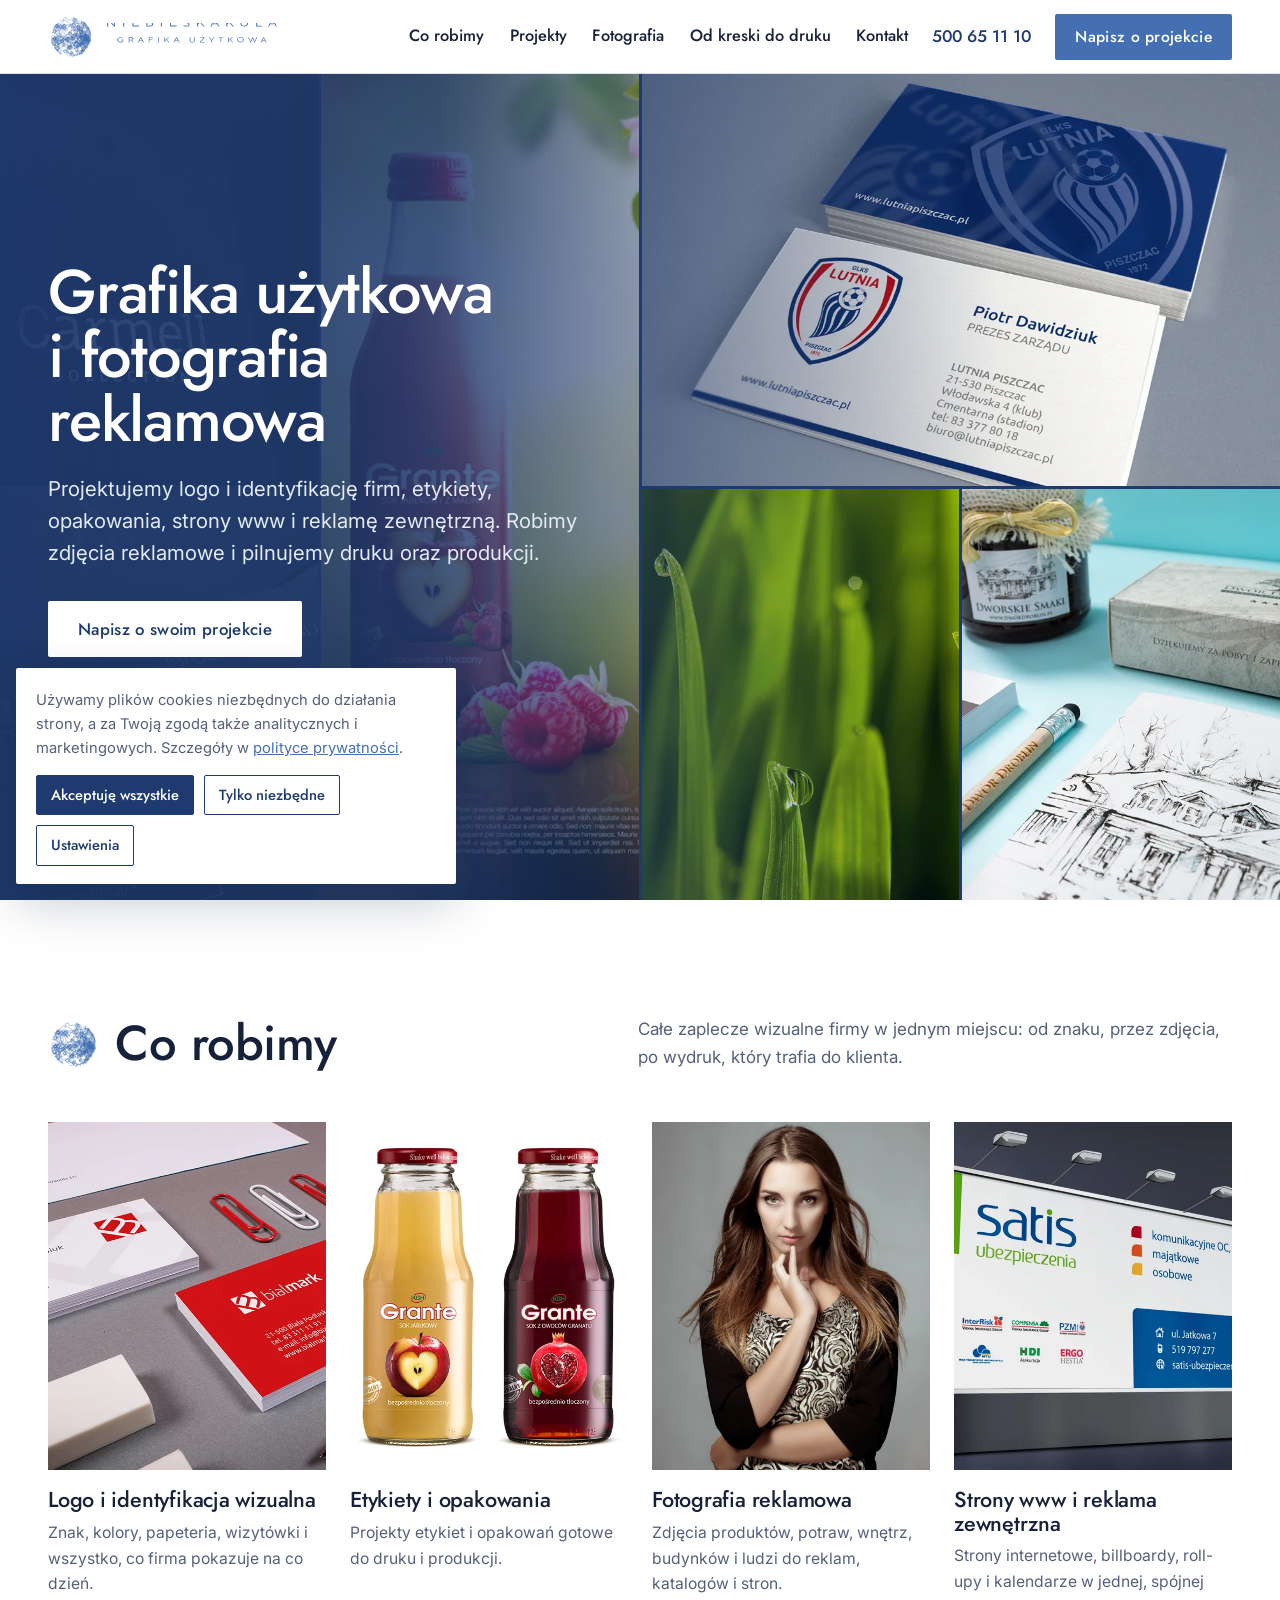
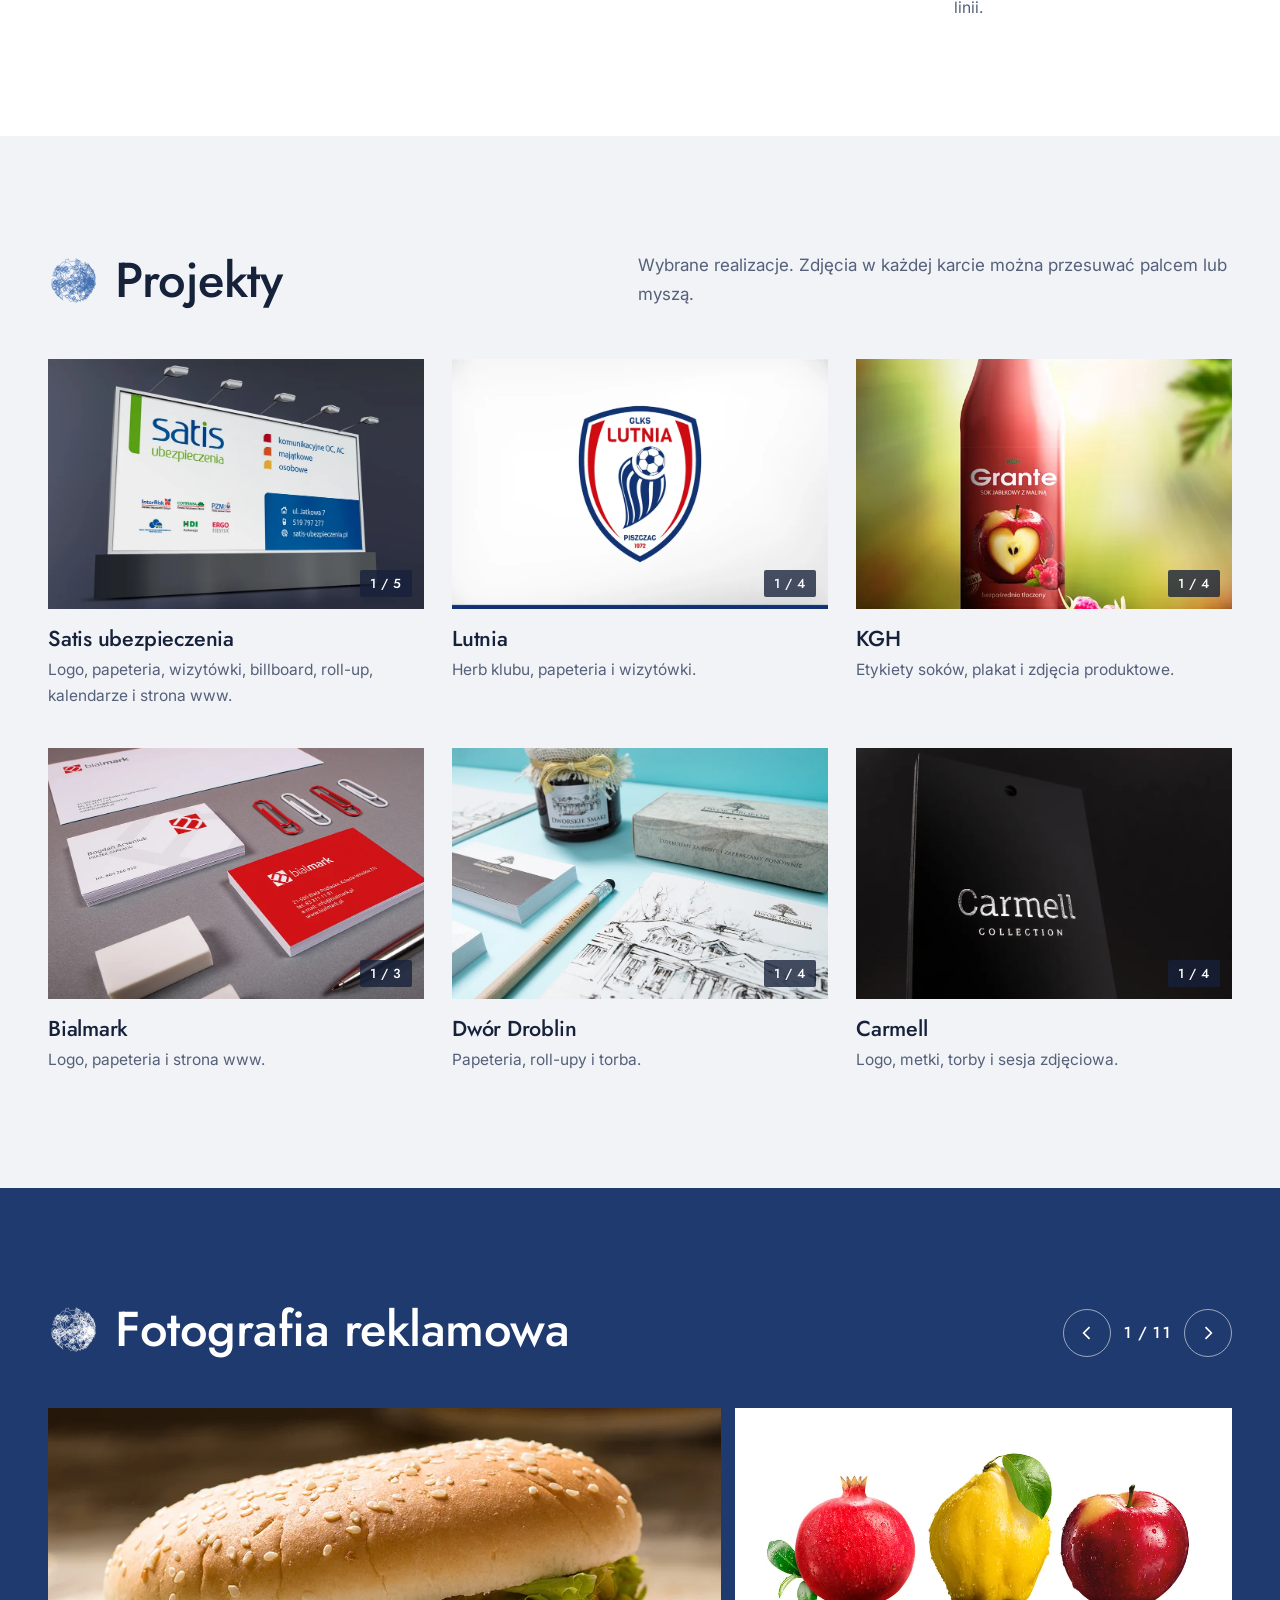
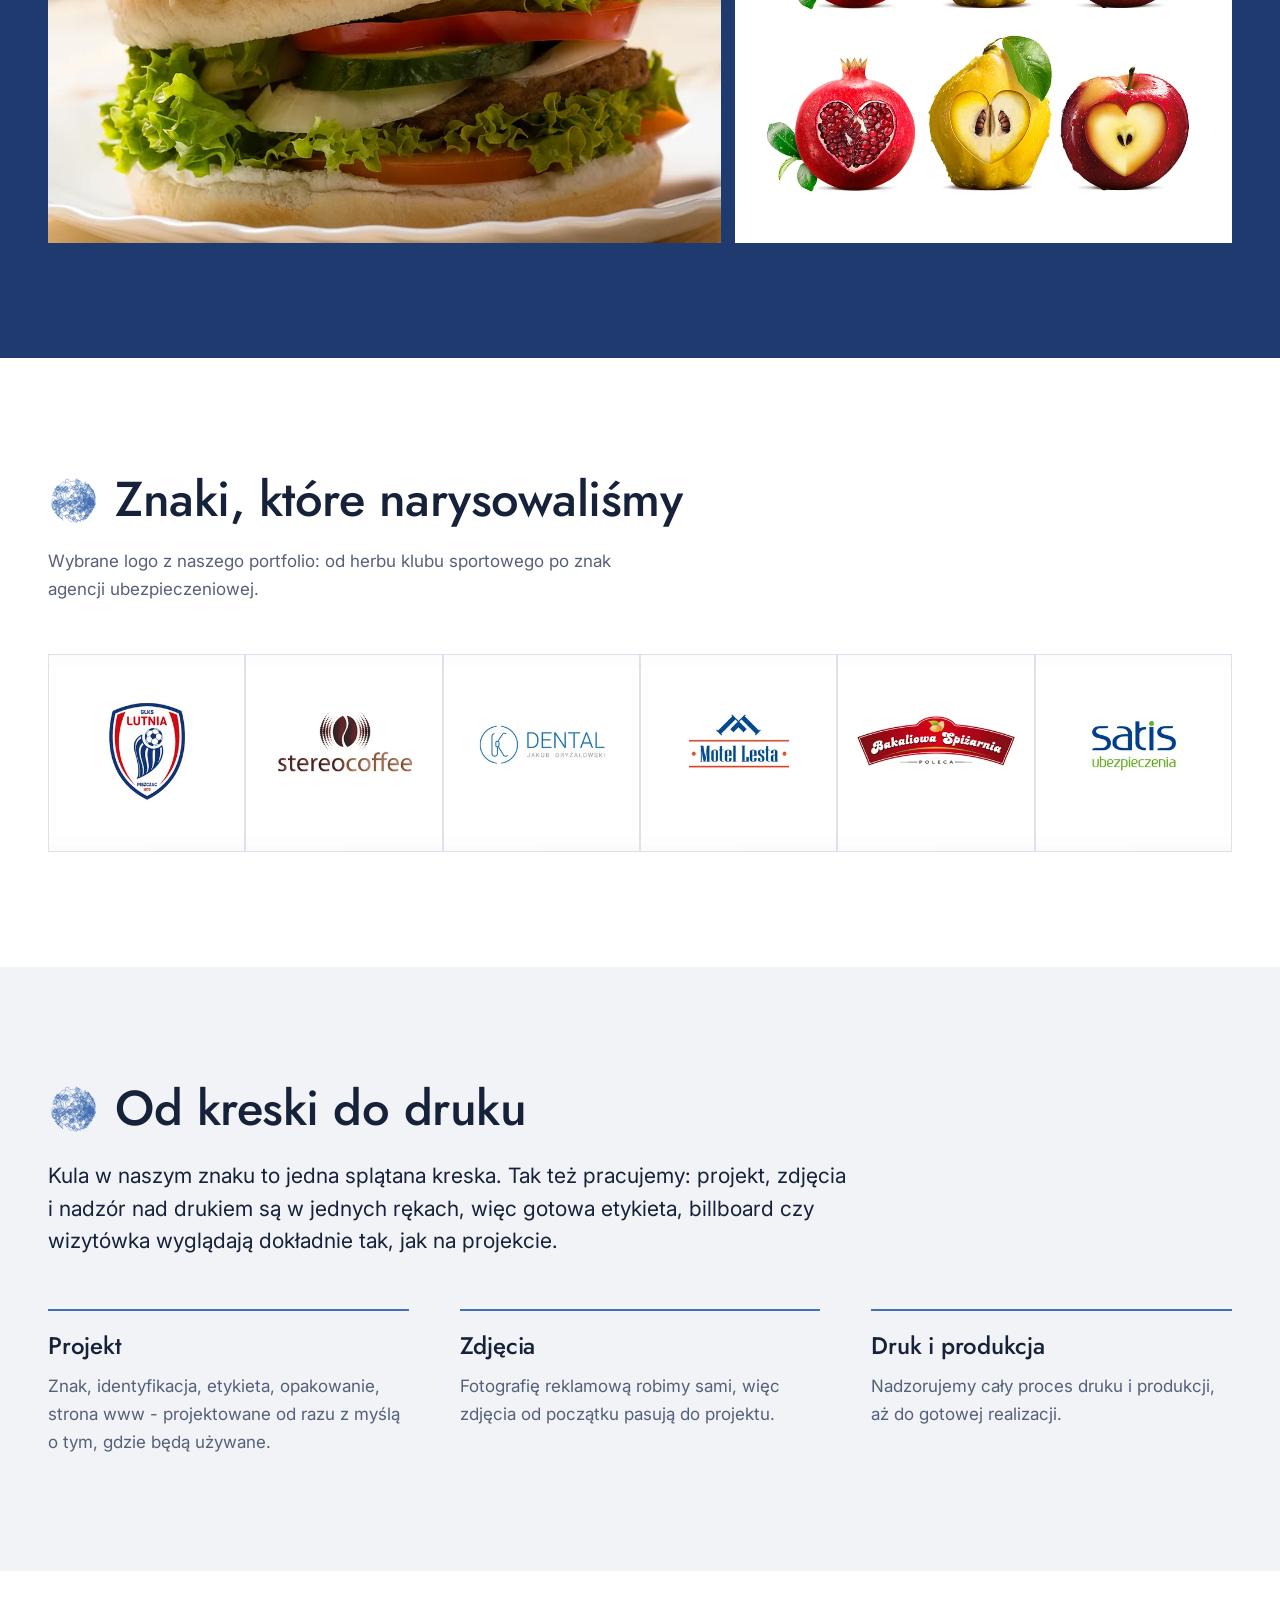
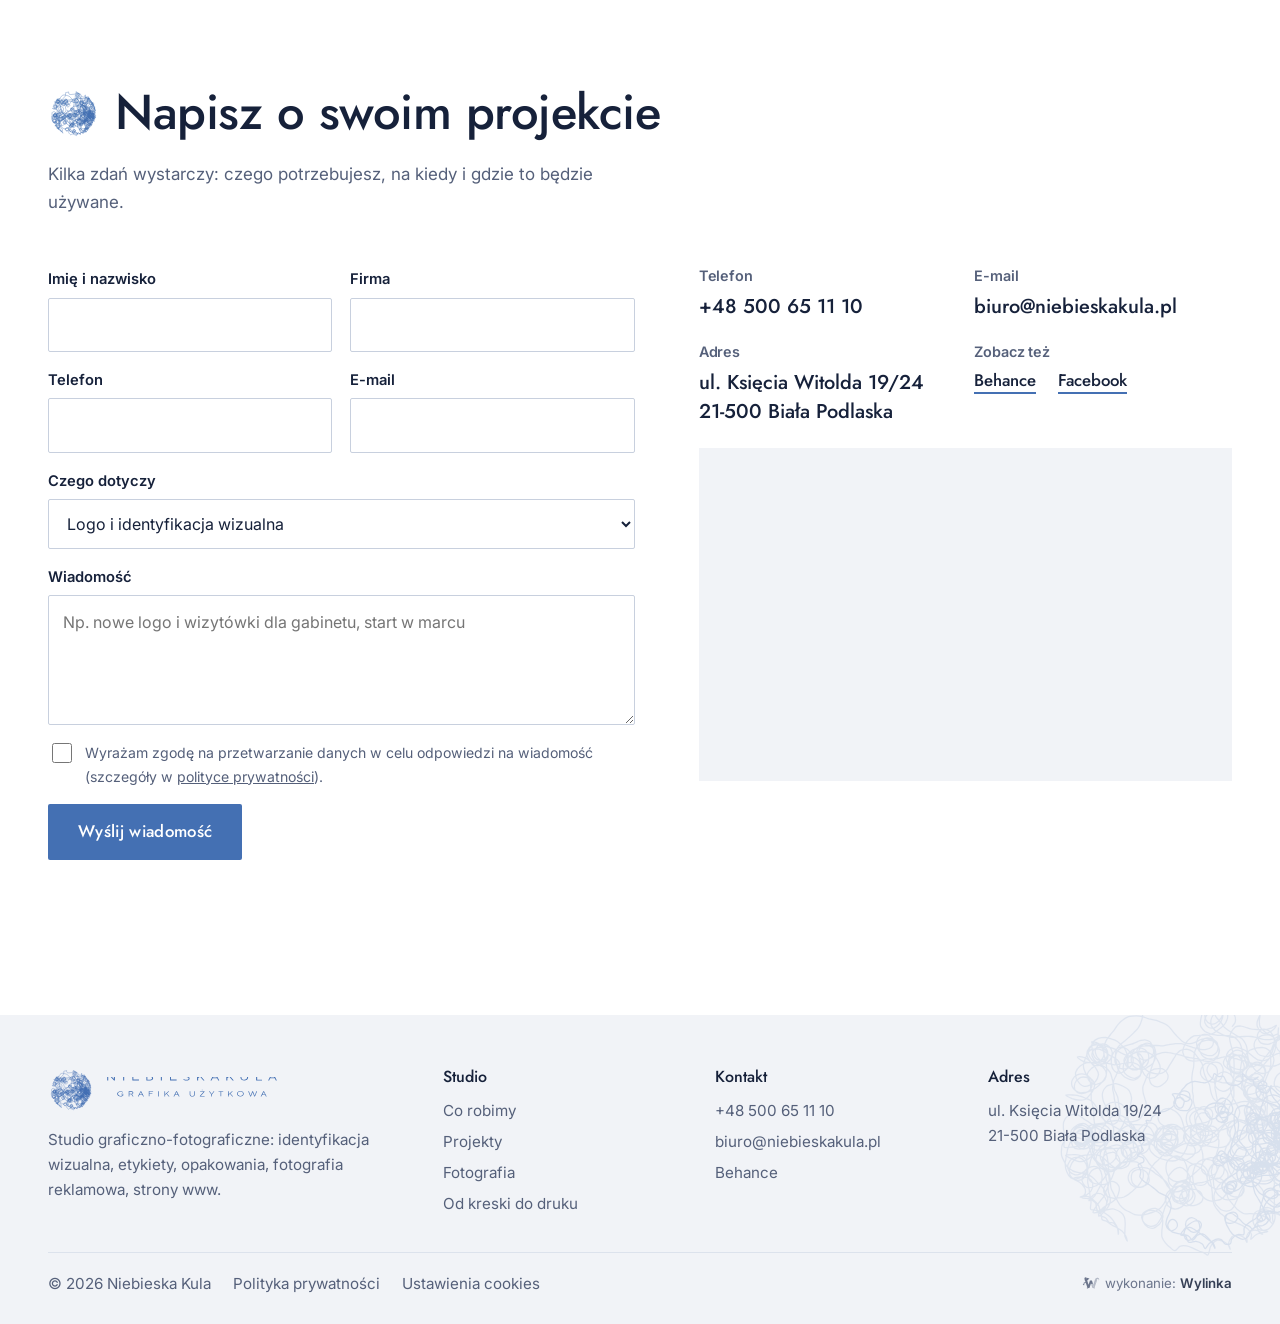
==== index.html @ 2e4af3b6 "Podglad koncepcji strony (NiebieskaKula)" ====
<!doctype html>
<html lang="pl">
<head>
<meta charset="utf-8">
<meta name="viewport" content="width=device-width,initial-scale=1">
<meta name="robots" content="noindex,nofollow">
<title>Niebieska Kula - projektowanie graficzne i fotografia reklamowa, Biała Podlaska</title>
<meta name="description" content="Studio graficzno-fotograficzne z Białej Podlaskiej: logo i identyfikacja wizualna, etykiety i opakowania, fotografia reklamowa, strony www i reklama zewnętrzna. Nadzór nad drukiem i produkcją.">
<link rel="preconnect" href="https://fonts.googleapis.com"><link rel="preconnect" href="https://fonts.gstatic.com" crossorigin>
<link href="https://fonts.googleapis.com/css2?family=Inter:wght@400;600&family=Jost:wght@400;500&display=swap" rel="stylesheet">
<link rel="stylesheet" href="style.css">
<link rel="icon" href="img/kula-s.svg" type="image/svg+xml">
<script type="application/ld+json">{"@context":"https://schema.org","@type":"LocalBusiness","name":"Niebieska Kula","description":"Studio graficzno-fotograficzne: identyfikacja wizualna, etykiety, opakowania, fotografia reklamowa, strony www.","url":"https://niebieskakula.pl/","telephone":"+48500651110","email":"biuro@niebieskakula.pl","address":{"@type":"PostalAddress","streetAddress":"ul. Księcia Witolda 19/24","postalCode":"21-500","addressLocality":"Biała Podlaska","addressCountry":"PL"},"sameAs":["https://www.behance.net/niebieskakula"]}</script>
</head>
<body>
<svg width="0" height="0" style="position:absolute" aria-hidden="true"><defs>
<symbol id="wm" viewBox="0 7.5 229.6 35"><path d="M11.9,9.5v10.1h-1.2L3,11.5v8.1H1.6V9.5h1.2l7.7,8.1V9.5H11.9zM22.9,9.5h1.4v10.1h-1.4V9.5zM44,18.6v1h-8.8V9.5h8.6v1h-7.3v3.3h5.9v1h-5.9v3.7H44V18.6zM62.9,16.7c0,1.7-1.5,2.9-3.9,2.9h-5.1V9.5h4.9c2.1,0,3.5,1.2,3.5,2.6c0,1.6-1.4,2.1-1.4,2.1S62.9,14.9,62.9,16.7z M55.3,10.5v3.2h3.5c1.4,0,2.2-0.6,2.2-1.6c0-0.9-0.8-1.6-2.2-1.6C58.8,10.5,55.3,10.5,55.3,10.5z M59,18.6c1.5,0,2.5-0.8,2.5-1.9s-1-2-2.5-2h-3.8v3.9H59zM73.2,9.5h1.4v10.1h-1.4V9.5zM94.3,18.6v1h-8.8V9.5h8.6v1h-7.3v3.3h5.9v1h-5.9v3.7h7.5V18.6zM103.4,12.1c0-1.5,1.5-2.7,4.1-2.7c2.4,0,3.7,1.3,3.7,1.3l-0.9,0.7c0,0-0.9-1-2.8-1c-1.7,0-2.7,0.8-2.7,1.7c0,2.6,6.8,1.2,6.8,4.8c0,1.7-1.5,2.9-4.2,2.9c-2.9,0-4.2-1.5-4.2-1.5l0.8-0.7c0,0,1.1,1.2,3.4,1.2c1.9,0,2.9-0.8,2.9-1.9C110.3,14.3,103.4,15.7,103.4,12.1zM129.4,9.5h1.7l-4.8,4.2l5.2,5.9H130l-4.5-5.1l-2.5,2.2v3h-1.4V9.5h1.4v5.7L129.4,9.5zM142.3,16.8l-1.4,2.8h-1.4l5.2-10.1h1.3l5.2,10.1h-1.4l-1.4-2.8H142.3z M145.3,11l-2.4,4.8h4.9L145.3,11zM168.5,9.5h1.7l-4.8,4.2l5.2,5.9H169l-4.5-5.1l-2.5,2.2v3h-1.4V9.5h1.4v5.7L168.5,9.5zM188.3,15.7V9.5h1.4v6.1c0,2.2-2.3,4.1-5.1,4.1s-5.1-1.9-5.1-4.1V9.5h1.3v6.1c0,1.7,1.7,3.1,3.8,3.1C186.6,18.7,188.3,17.4,188.3,15.7zM200.4,19.6V9.5h1.4v9.1h6.5v1H200.4zM219.2,16.8l-1.4,2.8h-1.4l5.2-10.1h1.3l5.2,10.1h-1.4l-1.4-2.8H219.2z M222.1,11l-2.4,4.8h4.9L222.1,11zM19.5,34c2.3,0,3.5,1.5,3.5,1.5l-0.6,0.3c0,0-0.9-1.2-2.9-1.2S16,35.8,16,37.4s1.6,2.9,3.5,2.9s2.7-0.9,2.7-0.9v-1.3h-2v-0.7H23v2.2c0,0-1.3,1.5-3.6,1.5c-2.5,0-4.5-1.6-4.5-3.6C15.1,35.5,17,34,19.5,34zM33.8,34c1.6,0,2.7,0.9,2.7,2c0,1.6-1.8,2-1.8,2l2,2.9h-1l-1.9-2.8h-2.6v2.8h-0.9V34C30.3,34,33.8,34,33.8,34z M31.2,34.7v2.8h2.6c1,0,1.7-0.6,1.7-1.3c0-0.8-0.7-1.3-1.7-1.3h-2.6V34.7zM44.5,39l-1,1.9h-1l3.6-6.9H47l3.6,6.9h-1l-1-1.9C48.5,39,44.5,39,44.5,39z M46.5,35.1l-1.7,3.2h3.4L46.5,35.1zM62.9,34v0.7H58V37h3.9v0.7H58v3.1h-0.9v-6.9h5.8V34zM69.5,34h0.9v6.9h-0.9V34zM83.3,34h1.1l-3.2,2.9l3.6,4h-1.1l-3.1-3.5l-1.7,1.5v2h-0.9V34h0.9v3.9L83.3,34zM92.1,39l-1,1.9h-1l3.6-6.9h0.9l3.6,6.9h-1l-1-1.9H92.1z M94.1,35.1l-1.7,3.2h3.4L94.1,35.1zM117.8,38.2v-4.1h0.9v4.1c0,1.6-1.6,2.8-3.5,2.8c-1.9,0-3.5-1.2-3.5-2.8v-4.1h0.9v4.1c0,1.2,1.1,2.1,2.6,2.1C116.7,40.3,117.8,39.3,117.8,38.2zM125.6,34.7v-0.7h5.9v0.7l-5,5.5h5.1v0.7h-6.3v-0.7l5-5.5H125.6z M128.4,32c0.3,0,0.6,0.2,0.6,0.4c0,0.2-0.2,0.4-0.6,0.4c-0.3,0-0.6-0.2-0.6-0.4S128.2,32,128.4,32zM141.1,37.7l2.6-3.7h1l-3.2,4.5v2.5h-0.9v-2.5l-3.2-4.5h1L141.1,37.7L141.1,37.7zM156.5,34v0.7h-2.7v6.1h-0.9v-6.1h-2.7V34H156.5zM168.2,34h1.1l-3.2,2.9l3.6,4h-1.1l-3.1-3.5l-1.7,1.5v2h-0.9V34h0.9v3.9L168.2,34zM179.4,41c-2.5,0-4.5-1.6-4.5-3.6s2-3.6,4.5-3.6s4.5,1.6,4.5,3.6S181.9,41,179.4,41z M179.4,40.3c2,0,3.5-1.2,3.5-2.9s-1.6-2.9-3.5-2.9c-2,0-3.5,1.2-3.5,2.9S177.5,40.3,179.4,40.3zM195.7,35.2l-2.2,5.8h-0.9l-2.8-6.9h1l2.2,5.8l2.3-5.8h0.9l2.3,5.8l2.2-5.8h1l-2.8,6.9h-0.9L195.7,35.2zM208.5,39l-1,1.9h-1L210,34h0.9l3.6,6.9h-1l-1-1.9H208.5z M210.6,35.1l-1.7,3.2h3.4L210.6,35.1z"/></symbol>
<symbol id="fala" viewBox="0 0 120 10" preserveAspectRatio="none"><path d="M2 6.5C14 3 22 3.5 34 5.8S58 8.4 72 5.2 100 2.6 118 6" fill="none" stroke="currentColor" stroke-width="2.2" stroke-linecap="round"/></symbol>
</defs></svg>
<header class="hdr">
  <div class="wrap">
    <a class="logo" href="#top" aria-label="Niebieska Kula - grafika użytkowa"><img src="img/kula-s.svg" alt="" width="46" height="46"><svg viewBox="0 7.5 229.6 35" role="img" aria-label="Niebieska Kula, grafika użytkowa"><use href="#wm"/></svg></a>
    <nav class="nav" id="nav" aria-label="Menu główne">
      <a href="#co-robimy">Co robimy<svg aria-hidden="true"><use href="#fala"/></svg></a>
      <a href="#projekty">Projekty<svg aria-hidden="true"><use href="#fala"/></svg></a>
      <a href="#fotografia">Fotografia<svg aria-hidden="true"><use href="#fala"/></svg></a>
      <a href="#jak">Od kreski do druku<svg aria-hidden="true"><use href="#fala"/></svg></a>
      <a href="#kontakt">Kontakt<svg aria-hidden="true"><use href="#fala"/></svg></a>
      <a class="btn navcta" href="#kontakt">Napisz o projekcie</a>
    </nav>
    <a class="hdr-tel" href="tel:+48500651110">500 65 11 10</a>
    <a class="btn" href="#kontakt">Napisz o projekcie</a>
    <a class="tel-ico" href="tel:+48500651110" aria-label="Zadzwoń: 500 65 11 10"><svg viewBox="0 0 24 24" fill="none" stroke="currentColor" stroke-width="1.8" stroke-linejoin="round"><path d="M5 3h4l2 5-2.5 1.5a11 11 0 0 0 6 6L16 13l5 2v4a2 2 0 0 1-2 2A16 16 0 0 1 3 5a2 2 0 0 1 2-2z"/></svg></a>
    <button class="burger" id="burger" aria-label="Otwórz menu" aria-expanded="false" aria-controls="nav"><svg viewBox="0 0 24 24" fill="none" stroke="currentColor" stroke-width="2" stroke-linecap="round"><path d="M3 7h18M3 12h13M3 17h18"/></svg></button>
  </div>
</header>

<main id="top">
<section class="hero" aria-label="Wstęp">
  <div class="hero-media" aria-hidden="true">
    <figure class="t1"><img src="img/carmell-metka.webp" alt="" width="1000" height="647" fetchpriority="high"></figure>
    <figure class="t2"><img src="img/jarch-2.webp" alt="" width="1000" height="647"></figure>
    <figure class="t3"><img src="img/kgh-plakat.webp" alt="" width="600" height="849" fetchpriority="high"></figure>
    <figure class="t4"><img src="img/lutnia-6.webp" alt="" width="1000" height="647" fetchpriority="high"></figure>
    <figure class="t5"><img src="img/foto-3.webp" alt="" width="1000" height="647"></figure>
    <figure class="t6"><img src="img/droblin-1.webp" alt="" width="1000" height="647"></figure>
  </div>
  <div class="wrap hero-in">
    <h1>Grafika użytkowa i&nbsp;fotografia reklamowa</h1>
    <p class="lead">Projektujemy logo i identyfikację firm, etykiety, opakowania, strony www i reklamę zewnętrzną. Robimy zdjęcia reklamowe i pilnujemy druku oraz produkcji.</p>
    <a class="btn btn--light" href="#kontakt" id="heroCta">Napisz o swoim projekcie</a>
    <p class="loc"><img src="img/kula-ws.svg" alt="" width="30" height="30">Studio graficzno-fotograficzne, Biała Podlaska</p>
  </div>
</section>

<section class="sec" id="co-robimy">
  <div class="wrap">
    <div class="sec-head">
      <div class="t"><img src="img/kula-s.svg" alt="" width="54" height="54"><h2>Co robimy</h2></div>
      <p>Całe zaplecze wizualne firmy w jednym miejscu: od znaku, przez zdjęcia, po wydruk, który trafia do klienta.</p>
    </div>
    <div class="areas">
      <article class="area"><div class="ph"><img src="img/bialmark-papeteria.webp" alt="Papeteria i wizytówki Bialmark" loading="lazy" width="1000" height="647"></div><h3>Logo i identyfikacja wizualna</h3><p>Znak, kolory, papeteria, wizytówki i wszystko, co firma pokazuje na co dzień.</p></article>
      <article class="area"><div class="ph"><img src="img/kgh-butelki.webp" alt="Butelki soków z etykietami KGH" loading="lazy" width="1000" height="647"></div><h3>Etykiety i opakowania</h3><p>Projekty etykiet i opakowań gotowe do druku i produkcji.</p></article>
      <article class="area"><div class="ph"><img src="img/portret.webp" alt="Portret z sesji reklamowej" loading="lazy" width="900" height="1091"></div><h3>Fotografia reklamowa</h3><p>Zdjęcia produktów, potraw, wnętrz, budynków i ludzi do reklam, katalogów i stron.</p></article>
      <article class="area"><div class="ph"><img src="img/satis-billboard.webp" alt="Billboard Satis ubezpieczenia" loading="lazy" width="1000" height="647"></div><h3>Strony www i reklama zewnętrzna</h3><p>Strony internetowe, billboardy, roll-upy i kalendarze w jednej, spójnej linii.</p></article>
    </div>
  </div>
</section>

<section class="sec sec--grey" id="projekty">
  <div class="wrap">
    <div class="sec-head">
      <div class="t"><img src="img/kula-s.svg" alt="" width="54" height="54"><h2>Projekty</h2></div>
      <p>Wybrane realizacje. Zdjęcia w każdej karcie można przesuwać palcem lub myszą.</p>
    </div>
    <div class="works">
      <article class="work"><div class="gal"><div class="gal-track" tabindex="0" aria-label="Satis ubezpieczenia - zdjęcia, przewiń w bok"><img src="img/satis-billboard.webp" alt="Billboard Satis" loading="lazy" width="1000" height="647" draggable="false"><img src="img/satis-wizytowki.webp" alt="Wizytówki Satis" loading="lazy" width="1220" height="789" draggable="false"><img src="img/satis-rollup.webp" alt="Roll-up Satis" loading="lazy" width="600" height="789" draggable="false"><img src="img/satis-kalendarze.webp" alt="Kalendarze Satis" loading="lazy" width="1000" height="647" draggable="false"><img src="img/satis-www.webp" alt="Strona www Satis" loading="lazy" width="1000" height="647" draggable="false"></div><button type="button" class="p" aria-label="Poprzednie zdjęcie"><svg viewBox="0 0 24 24" fill="none" stroke="currentColor" stroke-width="2"><path d="M15 5l-7 7 7 7"/></svg></button><button type="button" class="n" aria-label="Następne zdjęcie"><svg viewBox="0 0 24 24" fill="none" stroke="currentColor" stroke-width="2"><path d="M9 5l7 7-7 7"/></svg></button><span class="cnt">1 / 5</span></div><h3>Satis ubezpieczenia</h3><p>Logo, papeteria, wizytówki, billboard, roll-up, kalendarze i strona www.</p></article>
      <article class="work"><div class="gal"><div class="gal-track" tabindex="0" aria-label="Lutnia - zdjęcia, przewiń w bok"><img src="img/lutnia-3.webp" alt="Herb klubu Lutnia" loading="lazy" width="1000" height="647" draggable="false"><img src="img/lutnia-1.webp" alt="Warianty herbu Lutnia" loading="lazy" width="1000" height="647" draggable="false"><img src="img/lutnia-5.webp" alt="Papeteria Lutnia" loading="lazy" width="1000" height="647" draggable="false"><img src="img/lutnia-6.webp" alt="Wizytówki Lutnia" loading="lazy" width="1000" height="647" draggable="false"></div><button type="button" class="p" aria-label="Poprzednie zdjęcie"><svg viewBox="0 0 24 24" fill="none" stroke="currentColor" stroke-width="2"><path d="M15 5l-7 7 7 7"/></svg></button><button type="button" class="n" aria-label="Następne zdjęcie"><svg viewBox="0 0 24 24" fill="none" stroke="currentColor" stroke-width="2"><path d="M9 5l7 7-7 7"/></svg></button><span class="cnt">1 / 4</span></div><h3>Lutnia</h3><p>Herb klubu, papeteria i wizytówki.</p></article>
      <article class="work"><div class="gal"><div class="gal-track" tabindex="0" aria-label="KGH - zdjęcia, przewiń w bok"><img src="img/kgh-plakat.webp" alt="Plakat soku" loading="lazy" width="600" height="849" draggable="false"><img src="img/kgh-etykiety.webp" alt="Etykiety soków" loading="lazy" width="1000" height="647" draggable="false"><img src="img/kgh-butelki.webp" alt="Butelki soków z etykietami" loading="lazy" width="1000" height="647" draggable="false"><img src="img/kgh-owoce.webp" alt="Zdjęcie owoców" loading="lazy" width="1000" height="865" draggable="false"></div><button type="button" class="p" aria-label="Poprzednie zdjęcie"><svg viewBox="0 0 24 24" fill="none" stroke="currentColor" stroke-width="2"><path d="M15 5l-7 7 7 7"/></svg></button><button type="button" class="n" aria-label="Następne zdjęcie"><svg viewBox="0 0 24 24" fill="none" stroke="currentColor" stroke-width="2"><path d="M9 5l7 7-7 7"/></svg></button><span class="cnt">1 / 4</span></div><h3>KGH</h3><p>Etykiety soków, plakat i zdjęcia produktowe.</p></article>
      <article class="work"><div class="gal"><div class="gal-track" tabindex="0" aria-label="Bialmark - zdjęcia, przewiń w bok"><img src="img/bialmark-papeteria.webp" alt="Papeteria Bialmark" loading="lazy" width="1000" height="647" draggable="false"><img src="img/bialmark-logo.webp" alt="Logo Bialmark" loading="lazy" width="1000" height="647" draggable="false"><img src="img/bialmark-www.webp" alt="Strona www Bialmark" loading="lazy" width="1000" height="647" draggable="false"></div><button type="button" class="p" aria-label="Poprzednie zdjęcie"><svg viewBox="0 0 24 24" fill="none" stroke="currentColor" stroke-width="2"><path d="M15 5l-7 7 7 7"/></svg></button><button type="button" class="n" aria-label="Następne zdjęcie"><svg viewBox="0 0 24 24" fill="none" stroke="currentColor" stroke-width="2"><path d="M9 5l7 7-7 7"/></svg></button><span class="cnt">1 / 3</span></div><h3>Bialmark</h3><p>Logo, papeteria i strona www.</p></article>
      <article class="work"><div class="gal"><div class="gal-track" tabindex="0" aria-label="Dwór Droblin - zdjęcia, przewiń w bok"><img src="img/droblin-1.webp" alt="Papeteria Dwór Droblin" loading="lazy" width="1000" height="647" draggable="false"><img src="img/droblin-2.webp" alt="Materiały Dwór Droblin" loading="lazy" width="1000" height="647" draggable="false"><img src="img/droblin-rollup.webp" alt="Roll-upy Dwór Droblin" loading="lazy" width="1000" height="647" draggable="false"><img src="img/droblin-torba.webp" alt="Torba Dwór Droblin" loading="lazy" width="600" height="938" draggable="false"></div><button type="button" class="p" aria-label="Poprzednie zdjęcie"><svg viewBox="0 0 24 24" fill="none" stroke="currentColor" stroke-width="2"><path d="M15 5l-7 7 7 7"/></svg></button><button type="button" class="n" aria-label="Następne zdjęcie"><svg viewBox="0 0 24 24" fill="none" stroke="currentColor" stroke-width="2"><path d="M9 5l7 7-7 7"/></svg></button><span class="cnt">1 / 4</span></div><h3>Dwór Droblin</h3><p>Papeteria, roll-upy i torba.</p></article>
      <article class="work"><div class="gal"><div class="gal-track" tabindex="0" aria-label="Carmell - zdjęcia, przewiń w bok"><img src="img/carmell-metka.webp" alt="Metka Carmell" loading="lazy" width="1000" height="647" draggable="false"><img src="img/carmell-torba.webp" alt="Torby Carmell" loading="lazy" width="1000" height="647" draggable="false"><img src="img/carmell-logo.webp" alt="Logo Carmell" loading="lazy" width="1000" height="647" draggable="false"><img src="img/carmell-foto.webp" alt="Sesja Carmell" loading="lazy" width="1000" height="711" draggable="false"></div><button type="button" class="p" aria-label="Poprzednie zdjęcie"><svg viewBox="0 0 24 24" fill="none" stroke="currentColor" stroke-width="2"><path d="M15 5l-7 7 7 7"/></svg></button><button type="button" class="n" aria-label="Następne zdjęcie"><svg viewBox="0 0 24 24" fill="none" stroke="currentColor" stroke-width="2"><path d="M9 5l7 7-7 7"/></svg></button><span class="cnt">1 / 4</span></div><h3>Carmell</h3><p>Logo, metki, torby i sesja zdjęciowa.</p></article>
    </div>
  </div>
</section>

<section class="sec sec--navy" id="fotografia">
  <div class="wrap">
    <div class="sec-head">
      <div class="t"><img src="img/kula-ws.svg" alt="" width="54" height="54"><h2>Fotografia reklamowa</h2></div>
      <div class="rail-ctl" data-for="railFoto"><button type="button" class="prev" aria-label="Poprzednie zdjęcie"><svg viewBox="0 0 24 24" fill="none" stroke="currentColor" stroke-width="2"><path d="M15 5l-7 7 7 7"/></svg></button><span class="cnt" aria-live="polite">1 / 11</span><button type="button" class="next" aria-label="Następne zdjęcie"><svg viewBox="0 0 24 24" fill="none" stroke="currentColor" stroke-width="2"><path d="M9 5l7 7-7 7"/></svg></button></div>
    </div>
    <div class="rail" id="railFoto" tabindex="0" aria-label="Zdjęcia - przewiń w bok">
      <figure><img src="img/foto-4.webp" alt="Zdjęcie reklamowe burgera" loading="lazy" width="1000" height="647"></figure>
      <figure><img src="img/kgh-owoce.webp" alt="Granaty, pigwy i jabłka przekrojone w kształt serca" loading="lazy" width="1000" height="865"></figure>
      <figure><img src="img/foto-6.webp" alt="Recepcja hotelu Lotos" loading="lazy" width="1000" height="647"></figure>
      <figure><img src="img/carmell-foto.webp" alt="Sesja modowa Carmell" loading="lazy" width="1000" height="711"></figure>
      <figure><img src="img/foto-1.webp" alt="Ziarna kawy na białym tle" loading="lazy" width="1000" height="647"></figure>
      <figure><img src="img/foto-10.webp" alt="Nowoczesny budynek z czerwoną elewacją" loading="lazy" width="1000" height="647"></figure>
      <figure><img src="img/sesja-1.webp" alt="Sesja ciążowa na czarnym tle" loading="lazy" width="1000" height="667"></figure>
      <figure><img src="img/foto-5.webp" alt="Danie z naleśnikami" loading="lazy" width="1000" height="647"></figure>
      <figure><img src="img/foto-7.webp" alt="Wnętrze kaplicy" loading="lazy" width="1000" height="647"></figure>
      <figure><img src="img/foto-2.webp" alt="Sesja rodzinna z literami imienia dziecka" loading="lazy" width="1000" height="647"></figure>
      <figure><img src="img/foto-8.webp" alt="Zdjęcie produktowe detalu" loading="lazy" width="1000" height="647"></figure>
    </div>
  </div>
</section>

<section class="sec" id="logo">
  <div class="wrap">
    <div class="sec-head">
      <div class="t"><img src="img/kula-s.svg" alt="" width="54" height="54"><h2>Znaki, które narysowaliśmy</h2></div>
      <p>Wybrane logo z naszego portfolio: od herbu klubu sportowego po znak agencji ubezpieczeniowej.</p>
    </div>
    <div class="logos">
      <figure><img src="img/logo-lutnia.webp" alt="Logo klubu Lutnia" loading="lazy" width="700" height="453"></figure>
      <figure><img src="img/logo-stereo.webp" alt="Logo Stereo Coffee" loading="lazy" width="700" height="453"></figure>
      <figure><img src="img/logo-kdental.webp" alt="Logo K Dental" loading="lazy" width="700" height="453"></figure>
      <figure><img src="img/logo-lesta.webp" alt="Logo Motel Lesta" loading="lazy" width="700" height="453"></figure>
      <figure><img src="img/logo-bakaliowa.webp" alt="Logo Bakaliowa Spiżarnia" loading="lazy" width="700" height="453"></figure>
      <figure><img src="img/logo-satis.webp" alt="Logo Satis ubezpieczenia" loading="lazy" width="700" height="453"></figure>
    </div>
  </div>
</section>

<section class="sec sec--grey" id="jak">
  <div class="wrap">
    <div class="sec-head" style="margin-bottom:24px"><div class="t"><img src="img/kula-s.svg" alt="" width="54" height="54"><h2>Od kreski do druku</h2></div></div>
    <p class="proc-lead">Kula w naszym znaku to jedna splątana kreska. Tak też pracujemy: projekt, zdjęcia i nadzór nad drukiem są w jednych rękach, więc gotowa etykieta, billboard czy wizytówka wyglądają dokładnie tak, jak na projekcie.</p>
    <div class="proc">
      <div><h3>Projekt</h3><p>Znak, identyfikacja, etykieta, opakowanie, strona www - projektowane od razu z myślą o tym, gdzie będą używane.</p></div>
      <div><h3>Zdjęcia</h3><p>Fotografię reklamową robimy sami, więc zdjęcia od początku pasują do projektu.</p></div>
      <div><h3>Druk i produkcja</h3><p>Nadzorujemy cały proces druku i produkcji, aż do gotowej realizacji.</p></div>
    </div>
  </div>
</section>

<section class="sec" id="kontakt">
  <div class="wrap">
    <div class="sec-head"><div class="t"><img src="img/kula-s.svg" alt="" width="54" height="54"><h2>Napisz o swoim projekcie</h2></div><p>Kilka zdań wystarczy: czego potrzebujesz, na kiedy i gdzie to będzie używane.</p></div>
    <div class="contact">
      <form id="form" novalidate>
        <label>Imię i nazwisko<input name="imie" autocomplete="name" required></label>
        <label>Firma<input name="firma" autocomplete="organization"></label>
        <label>Telefon<input name="tel" type="tel" autocomplete="tel"></label>
        <label>E-mail<input name="email" type="email" autocomplete="email" required></label>
        <label class="full">Czego dotyczy
          <select name="temat"><option>Logo i identyfikacja wizualna</option><option>Etykiety i opakowania</option><option>Fotografia reklamowa</option><option>Strona www</option><option>Reklama zewnętrzna i druk</option><option>Coś innego</option></select></label>
        <label class="full">Wiadomość<textarea name="msg" placeholder="Np. nowe logo i wizytówki dla gabinetu, start w marcu"></textarea></label>
        <label class="chk"><input type="checkbox" required><span>Wyrażam zgodę na przetwarzanie danych w celu odpowiedzi na wiadomość (szczegóły w <a href="polityka.html">polityce prywatności</a>).</span></label>
        <button class="btn" type="submit">Wyślij wiadomość</button>
        <p class="form-msg" id="formMsg" role="status"></p>
      </form>
      <div class="cdata">
        <div class="row">
          <div><h3>Telefon</h3><a href="tel:+48500651110">+48 500 65 11 10</a></div>
          <div><h3>E-mail</h3><a href="mailto:biuro@niebieskakula.pl">biuro@niebieskakula.pl</a></div>
        </div>
        <div class="row">
          <div><h3>Adres</h3><address>ul. Księcia Witolda 19/24<br>21-500 Biała Podlaska</address></div>
          <div><h3>Zobacz też</h3><div class="soc"><a href="https://www.behance.net/niebieskakula" target="_blank" rel="noopener">Behance</a><a href="https://www.facebook.com/pages/Niebieskakula/1602188340047178" target="_blank" rel="noopener">Facebook</a></div></div>
        </div>
        <div class="map"><iframe title="Mapa - ul. Księcia Witolda 19, Biała Podlaska" src="https://www.google.com/maps?q=ul.+Ksi%C4%99cia+Witolda+19,+21-500+Bia%C5%82a+Podlaska&amp;z=16&amp;output=embed" referrerpolicy="no-referrer-when-downgrade"></iframe></div>
      </div>
    </div>
  </div>
</section>
</main>

<footer class="ftr">
  <img class="bigball" src="img/kula.svg" alt="" width="300" height="300" loading="lazy">
  <div class="wrap">
    <div class="cols">
      <div><a class="logo" href="#top" aria-label="Niebieska Kula"><img src="img/kula-s.svg" alt="" width="46" height="46"><svg viewBox="0 7.5 229.6 35" role="img" aria-label="Niebieska Kula, grafika użytkowa"><use href="#wm"/></svg></a><p style="margin-top:14px;max-width:36ch">Studio graficzno-fotograficzne: identyfikacja wizualna, etykiety, opakowania, fotografia reklamowa, strony www.</p></div>
      <div><h4>Studio</h4><ul><li><a href="#co-robimy">Co robimy</a></li><li><a href="#projekty">Projekty</a></li><li><a href="#fotografia">Fotografia</a></li><li><a href="#jak">Od kreski do druku</a></li></ul></div>
      <div><h4>Kontakt</h4><ul><li><a href="tel:+48500651110">+48 500 65 11 10</a></li><li><a href="mailto:biuro@niebieskakula.pl">biuro@niebieskakula.pl</a></li><li><a href="https://www.behance.net/niebieskakula" target="_blank" rel="noopener">Behance</a></li></ul></div>
      <div><h4>Adres</h4><p>ul. Księcia Witolda 19/24<br>21-500 Biała Podlaska</p></div>
    </div>
    <div class="bottom">
      <div class="l"><span>© <span class="yr">2026</span> Niebieska Kula</span><a href="polityka.html">Polityka prywatności</a><button class="linklike" type="button" data-ck-open>Ustawienia cookies</button></div>
      <a class="wylinka-badge" href="https://wylinka.pl/?utm_source=niebieskakula.pl&amp;utm_medium=stopka&amp;utm_campaign=wykonanie" rel="noopener" title="Strona wykonana przez Wylinka"><svg viewBox="0 0 64 64" aria-hidden="true" focusable="false" fill="currentColor"><path d="M9.8 22.8l-1.2-7.9 2.2-3.7 15.5 4.6-.5 1.5-7.2 5.5 4.7 15.6 5-15.6 7 0 4.1 12.7-4.2-.9-2.6 1.8-.8-2.2-5.3 15.6-4.3 0 .4 .2-2.1 2.8-1.3-1.1 1.1-1.4-3.1 .2-.1-1.7 2.2-.1-5.7-16.5-4.8 .6-.8 3.1 0 .5-.3 .5 .8 2.2-1.6 .5-.4-1.3-.8 1.6-1.5-.8 .8-1.6-1.4 .6-.6-1.6 2.3-.8 .2-.4 1.3-4.8 5.9-.8-2.4-6.9zM15.2 13.7l-.1-.4-.4 .8-.1 .8 .1 1 .1 .4 .3 .7 .3-.9 .1-.7 0-.8z"/><path class="wy-pod" d="M37.1 49.8l-4.5-13.3 2.6-1.8 4.2 .9 .9 2.8 3-9.7 0-.5 .1-.8 3.2-8.4 .5-1 .6-1 .9-1.1 1.3-1 1.1-.7 1.4-.5 1.4-.3 .7 0 .9 0 1.2 .3 1.4 .6 .8 .5 .7 .7 .6 .7 .5 .9 .3 .9 .1 .9 0 .8-.2 .9-.5 .9-.5 .6-.7 .5-.7 .3-.1-.1 0-.1 .5-.5 .3-.7 .2-.5 0-.6-.1-.6-.3-.7-.4-.5-.4-.4-.5-.3-.6-.3-.7 0-.7 .1-.6 .1-.5 .4-.5 .5-.3 .5-.2 .7-.1 1.5-1.4 5.1-.8 3.3-.3 .7-.5 .7-6 17.5 1.9 .1-.1 1.7-3.1-.2 1.1 1.4-1.3 1.1-2.1-2.8 .4-.2z"/><path class="wy-old" d="M40.8 50l.4-.2-4.1 0-4.2-12.5 2.5-1.7 4.3 .9 .6 1.9 .6-1.6 0-.3 2.4-7.8 0-.5 .1-.8 3.2-8.4 .4-.8 .6-.9 .9-1.2 .9-.9 1.3-.8 1.4-.6 1.2-.3 1.4-.1 1.3 .1 .6 .2 .8 .3 1.1 .6 .9 .7 .7 .9 .5 .9 .3 .9 .1 1.1-.1 .9-.3 .9-.4 .7-.6 .7-.6 .4-.6 .2-.1-.1 0-.1 .5-.5 .3-.7 .2-.5 0-.5-.1-.6-.2-.6-.3-.5-.4-.5-.5-.3-.6-.3-.7-.1-.6 0-.6 .1-.6 .3-.6 .5-.3 .4-.2 .5-.1 .5-.1 1.5-1.4 5.1-.8 3.3-.3 .7-.5 .7-6 17.5 1.9 .1-.1 1.7-3.1-.2 1.1 1.4-1.3 1.1zM49.6 17.1l.6 1.7-1.5 1.9 .4 .4 1.8-2.1-.7-2.1zM48.1 28.3l.5 1.8-1.7 1.8 .4 .4 1.9-2-.6-2.2zM37.9 41.7l1.7-1.5-.4-.4-1.7 1.4zM42.6 38.7l-1.5 2.8 1.1 2-1.3 2.6 .5 .2 1.5-2.8-1.1-2 1.4-2.5z"/></svg><span>wykonanie: <b>Wylinka</b></span></a>
    </div>
  </div>
</footer>

<div class="mob" id="mob"><a href="tel:+48500651110"><svg viewBox="0 0 24 24" fill="none" stroke="currentColor" stroke-width="2" stroke-linejoin="round"><path d="M5 3h4l2 5-2.5 1.5a11 11 0 0 0 6 6L16 13l5 2v4a2 2 0 0 1-2 2A16 16 0 0 1 3 5a2 2 0 0 1 2-2z"/></svg>Zadzwoń</a><a href="#kontakt">Napisz</a></div>

<div class="ck" id="ck" role="dialog" aria-label="Ustawienia plików cookies">
  <p>Używamy plików cookies niezbędnych do działania strony, a za Twoją zgodą także analitycznych i marketingowych. Szczegóły w <a href="polityka.html#cookies">polityce prywatności</a>.</p>
  <div class="opts">
    <label><input type="checkbox" checked disabled> Niezbędne (zawsze aktywne)</label>
    <label><input type="checkbox" id="ckA"> Analityczne</label>
    <label><input type="checkbox" id="ckM"> Marketingowe</label>
  </div>
  <div class="bt"><button class="pri" type="button" data-ck="all">Akceptuję wszystkie</button><button type="button" data-ck="min">Tylko niezbędne</button><button type="button" data-ck="more">Ustawienia</button></div>
</div>
<script src="app.js"></script>
</body>
</html>
---- style.css ----
:root{
  --blue:#4470B3; --blue-d:#335A96; --navy:#1F3A6E; --navy-2:#2A4A85; --text:#16213A; --muted:#55607A;
  --line:#DCE2EC; --grey:#F1F3F7; --white:#FFFFFF;
  --pad:clamp(16px,4vw,48px); --wrap:min(1440px, calc(100% - 2*var(--pad))); --hdr:74px;
  --fh:"Jost",system-ui,-apple-system,"Segoe UI",Roboto,sans-serif;
  --fb:"Inter",system-ui,-apple-system,"Segoe UI",Roboto,sans-serif;
}
*,*::before,*::after{box-sizing:border-box}
html{scroll-behavior:smooth;scroll-padding-top:calc(var(--hdr) + 8px);-webkit-text-size-adjust:100%}
body{margin:0;font:400 17px/1.65 var(--fb);color:var(--text);background:#fff;overflow-x:hidden}
img{display:block;max-width:100%;height:auto}
a{color:inherit}
h1,h2,h3{font-family:var(--fh);margin:0;line-height:1.1;font-weight:500;letter-spacing:-.01em}
h2{font-size:clamp(2rem,1.3rem + 2.2vw,3.3rem)}
h3{font-size:1.35rem;font-weight:500}
p{margin:0}
.wrap{width:var(--wrap);margin-inline:auto}

/* przycisk: prostokąt z odręcznym podkreśleniem kreski */
.btn{display:inline-flex;align-items:center;gap:.7em;min-height:56px;padding:0 30px;background:var(--blue);color:#fff;border:0;border-radius:2px;
  font:500 1.05rem/1 var(--fh);letter-spacing:.02em;text-decoration:none;cursor:pointer;white-space:nowrap;transition:background .2s}
.btn:hover{background:var(--blue-d)}
.btn:focus-visible{outline:3px solid var(--navy);outline-offset:3px}
.btn--light{background:#fff;color:var(--navy)}
.btn--light:hover{background:#E6ECF6}
.btn img{width:26px;height:26px}

/* kłębek przy nagłówkach */
.sec-head{display:flex;align-items:flex-end;justify-content:space-between;gap:20px 48px;flex-wrap:wrap;margin-bottom:clamp(28px,4vw,52px)}
.sec-head .t{display:flex;align-items:center;gap:16px}
.sec-head .t img{width:clamp(40px,4vw,54px);height:auto;flex:none}
.sec-head p{max-width:54ch;color:var(--muted)}
.kreska{display:block;width:120px;height:14px;color:var(--blue)}

/* nagłówek */
.hdr{position:sticky;top:0;z-index:50;height:var(--hdr);background:#fff;border-bottom:1px solid var(--line)}
.hdr .wrap{height:100%;display:flex;align-items:center;gap:24px}
.logo{display:flex;align-items:center;gap:12px;text-decoration:none;color:var(--blue);flex:none}
.logo img{width:46px;height:46px}
.logo svg{width:172px;height:auto;fill:currentColor}
.nav{display:flex;gap:clamp(16px,2vw,34px);margin-left:auto}
.nav a{position:relative;text-decoration:none;font:500 1.02rem/1 var(--fh);padding:10px 0}
.nav a svg{position:absolute;left:-4px;right:-4px;bottom:-2px;width:calc(100% + 8px);height:10px;color:var(--blue);opacity:0;transition:opacity .2s}
.nav a:hover svg,.nav a.on svg{opacity:1}
.hdr-tel{font:500 1.05rem/1 var(--fh);text-decoration:none;white-space:nowrap;color:var(--navy)}
.hdr .btn{min-height:46px;padding:0 20px;font-size:.98rem}
.burger,.tel-ico{display:none}
.nav .navcta{display:none}

/* pierwszy ekran: ściana projektów */
.hero{position:relative;min-height:calc(100svh - var(--hdr));display:flex;flex-direction:column;justify-content:center;color:#fff;overflow:hidden;background:var(--navy)}
.hero-media{position:absolute;inset:0;display:grid;grid-template-columns:repeat(4,minmax(0,1fr));grid-template-rows:repeat(2,minmax(0,1fr));gap:3px;background:var(--navy)}
.hero-media figure{margin:0;position:relative;min-width:0;min-height:0;overflow:hidden}
.hero-media img{position:absolute;inset:0;width:100%;height:100%;object-fit:cover}
.hero-media .t1{grid-column:1;grid-row:1}
.hero-media .t2{grid-column:1;grid-row:2}
.hero-media .t3{grid-column:2;grid-row:1/3}
.hero-media .t4{grid-column:3/5;grid-row:1}
.hero-media .t5{grid-column:3;grid-row:2}
.hero-media .t6{grid-column:4;grid-row:2}
.hero::after{content:"";position:absolute;inset:0;background:linear-gradient(90deg,rgba(31,58,110,.95) 0%,rgba(31,58,110,.86) 34%,rgba(31,58,110,.35) 58%,rgba(31,58,110,0) 78%)}
.hero-in{position:relative;z-index:2;padding-block:clamp(40px,6vh,80px)}
.hero h1{font-size:clamp(2.3rem,1.2rem + 3.3vw,4.8rem);font-weight:500;max-width:14ch;letter-spacing:-.02em;line-height:1.04}
.hero .lead{margin-top:clamp(16px,2.4vh,28px);font-size:clamp(1.05rem,.96rem + .4vw,1.3rem);line-height:1.55;max-width:42ch;color:#E3EAF6}
.hero .btn{margin-top:clamp(26px,3.6vh,42px)}
.hero .loc{margin-top:clamp(20px,3vh,32px);display:flex;align-items:center;gap:12px;font-size:.95rem;color:#C9D6EC}
.hero .loc img{width:30px;height:30px}

/* sekcje */
.sec{padding-block:clamp(64px,9vw,124px)}
.sec--grey{background:var(--grey)}
.sec--navy{background:var(--navy);color:#fff}
.sec--navy .sec-head p{color:#C9D6EC}

/* co robimy */
.areas{display:grid;grid-template-columns:repeat(4,minmax(0,1fr));gap:30px 24px}
.area{min-width:0}
.area .ph{aspect-ratio:4/5;overflow:hidden;background:var(--grey)}
.area .ph img{width:100%;height:100%;object-fit:cover;transition:transform .6s}
.area:hover .ph img{transform:scale(1.04)}
.area h3{margin-top:18px}
.area p{margin-top:8px;color:var(--muted);font-size:.98rem}

/* projekty z galerią w karcie */
.works{display:grid;grid-template-columns:repeat(3,minmax(0,1fr));gap:40px 28px}
.work{min-width:0}
.gal{position:relative;background:#fff}
.gal-track{display:flex;overflow-x:auto;scroll-snap-type:x mandatory;scrollbar-width:none;aspect-ratio:3/2;cursor:grab;overscroll-behavior-x:contain}
.gal-track::-webkit-scrollbar{display:none}
.gal-track.drag{cursor:grabbing;scroll-snap-type:none}
.gal-track img{flex:0 0 100%;width:100%;height:100%;object-fit:cover;scroll-snap-align:start;user-select:none;-webkit-user-drag:none}
.gal button{position:absolute;top:50%;transform:translateY(-50%);width:44px;height:44px;border-radius:50%;border:0;background:rgba(255,255,255,.92);color:var(--navy);cursor:pointer;opacity:0;transition:opacity .2s;display:flex;align-items:center;justify-content:center;box-shadow:0 4px 14px rgba(22,33,58,.18)}
.gal button svg{width:20px;height:20px}
.gal .p{left:12px}.gal .n{right:12px}
.gal:hover button,.gal button:focus-visible{opacity:1}
.gal .cnt{position:absolute;right:12px;bottom:12px;background:rgba(22,33,58,.78);color:#fff;font:500 .82rem/1 var(--fh);padding:7px 10px;border-radius:2px;letter-spacing:.04em}
.work h3{margin-top:18px}
.work p{margin-top:6px;color:var(--muted);font-size:.97rem}
@media (hover:none){.gal button{display:none}}

/* fotografia - rząd przewijany */
.rail{display:flex;gap:14px;overflow-x:auto;scroll-snap-type:x mandatory;scrollbar-width:none;cursor:grab;overscroll-behavior-x:contain}
.rail::-webkit-scrollbar{display:none}
.rail.drag{cursor:grabbing;scroll-snap-type:none}
.rail.drag *{pointer-events:none}
.rail figure{margin:0;flex:none;height:clamp(300px,34vw,520px);scroll-snap-align:start}
.rail img{height:100%;width:auto;max-width:none;user-select:none;-webkit-user-drag:none}
.rail-ctl{display:flex;align-items:center;gap:12px}
.rail-ctl button{width:48px;height:48px;border-radius:50%;border:1.5px solid rgba(255,255,255,.55);background:none;color:#fff;cursor:pointer;display:flex;align-items:center;justify-content:center}
.rail-ctl button:hover{background:rgba(255,255,255,.12);border-color:#fff}
.rail-ctl button svg{width:20px;height:20px}
.rail-ctl .cnt{font:500 1rem/1 var(--fh);min-width:4.5ch;text-align:center;font-variant-numeric:tabular-nums}

/* logo */
.logos{display:grid;grid-template-columns:repeat(6,minmax(0,1fr));gap:2px;background:var(--line);border:1px solid var(--line)}
.logos figure{margin:0;background:#fff;aspect-ratio:1/1;overflow:hidden;display:flex;align-items:center;justify-content:center}
.logos img{width:100%;height:100%;object-fit:cover;transform:scale(1.35)}

/* od kreski do druku */
.proc{display:grid;grid-template-columns:repeat(3,minmax(0,1fr));gap:clamp(24px,4vw,64px)}
.proc > div{border-top:2px solid var(--blue);padding-top:22px}
.proc h3{font-size:1.5rem}
.proc p{margin-top:12px;color:var(--muted)}
.proc-lead{max-width:62ch;font-size:clamp(1.1rem,1rem + .4vw,1.35rem);line-height:1.55;margin-bottom:clamp(32px,4vw,56px)}

/* kontakt */
.contact{display:grid;grid-template-columns:minmax(0,1.1fr) minmax(0,1fr);gap:clamp(32px,5vw,80px)}
form{display:grid;grid-template-columns:repeat(2,minmax(0,1fr));gap:16px 18px}
label{display:flex;flex-direction:column;gap:6px;font-weight:600;font-size:.92rem;min-width:0}
label.full{grid-column:1/-1}
input,select,textarea{font:inherit;font-size:1rem;font-weight:400;color:var(--text);border:1.5px solid #C8D0DE;background:#fff;padding:13px 14px;border-radius:2px;width:100%;min-width:0}
input:focus,select:focus,textarea:focus{outline:none;border-color:var(--blue);box-shadow:0 0 0 3px rgba(68,112,179,.2)}
textarea{min-height:130px;resize:vertical}
.chk{flex-direction:row;align-items:flex-start;gap:10px;font-weight:400;font-size:.88rem;color:var(--muted);grid-column:1/-1}
.chk input{width:20px;height:20px;flex:none;margin-top:2px;accent-color:var(--blue)}
form .btn{justify-self:start;grid-column:1/-1}
.form-msg{grid-column:1/-1;font-weight:600;color:var(--blue-d);min-height:1.4em}
.cdata{display:flex;flex-direction:column;gap:22px}
.cdata .row{display:grid;grid-template-columns:minmax(0,1fr) minmax(0,1fr);gap:18px}
.cdata h3{font:600 .9rem/1.3 var(--fb);color:var(--muted);margin-bottom:6px}
.cdata a,.cdata address{font-style:normal;font-family:var(--fh);font-weight:500;font-size:1.25rem;text-decoration:none;display:block;line-height:1.45;overflow-wrap:anywhere}
.cdata a:hover{color:var(--blue)}
.cdata .soc{display:flex;gap:22px}
.cdata .soc a{font-size:1.05rem;border-bottom:2px solid var(--blue)}
.map{position:relative;aspect-ratio:16/10;background:var(--grey)}
.map iframe{position:absolute;inset:0;width:100%;height:100%;border:0}

/* stopka */
.ftr{background:var(--grey);padding-block:52px 28px;font-size:.95rem;color:var(--muted);position:relative;overflow:hidden}
.ftr .cols{display:grid;grid-template-columns:minmax(0,1.5fr) minmax(0,1fr) minmax(0,1fr) minmax(0,1fr);gap:28px;position:relative}
.ftr .cols > div{min-width:0}
.ftr .logo{color:var(--blue)}
.ftr b{color:var(--text)}
.ftr a{text-decoration:none;overflow-wrap:anywhere}
.ftr a:hover{color:var(--blue)}
.ftr ul{list-style:none;margin:0;padding:0;display:grid;gap:6px}
.ftr h4{margin:0 0 10px;font:500 1rem/1.3 var(--fh);color:var(--text)}
.ftr .bigball{position:absolute;right:-60px;top:-40px;width:300px;height:300px;opacity:.14;pointer-events:none}
.ftr .bottom{margin-top:36px;padding-top:18px;border-top:1px solid var(--line);display:flex;flex-wrap:wrap;gap:12px 28px;align-items:center;justify-content:space-between;position:relative}
.ftr .bottom .l{display:flex;flex-wrap:wrap;gap:8px 22px}
.ftr button.linklike{font:inherit;color:inherit;background:none;border:0;padding:0;cursor:pointer}
.ftr button.linklike:hover{color:var(--blue)}
.wylinka-badge{display:inline-flex;align-items:center;gap:.4em;color:inherit;text-decoration:none;font-size:.875em;line-height:1;opacity:.85}
.wylinka-badge:hover,.wylinka-badge:focus-visible{opacity:1}
.wylinka-badge:focus-visible{outline:2px solid currentColor;outline-offset:3px;border-radius:2px}
.wylinka-badge svg{width:18px;height:18px;flex:none;overflow:visible}
.wylinka-badge b{font-weight:600}
.wylinka-badge .wy-old{opacity:.45;transform-origin:40px 30px;transition:transform .32s cubic-bezier(.3,.7,.4,1),opacity .32s ease-out}
.wylinka-badge .wy-pod{opacity:0;transition:opacity .2s ease-out .08s}
.wylinka-badge:hover .wy-old,.wylinka-badge:focus-visible .wy-old{transform:translate(9px,7px) rotate(9deg);opacity:0}
.wylinka-badge:hover .wy-pod,.wylinka-badge:focus-visible .wy-pod{opacity:1}
@media (prefers-reduced-motion:reduce){.wylinka-badge .wy-old,.wylinka-badge .wy-pod{transition:none}.wylinka-badge:hover .wy-old,.wylinka-badge:focus-visible .wy-old{transform:none;opacity:.45}.wylinka-badge:hover .wy-pod,.wylinka-badge:focus-visible .wy-pod{opacity:0}}

.mob{display:none}

/* baner cookies */
.ck{position:fixed;z-index:80;left:16px;bottom:16px;width:min(440px,calc(100% - 32px));background:#fff;color:var(--text);box-shadow:0 18px 50px rgba(22,33,58,.24);padding:20px 20px 18px;font-size:.92rem;display:none;border-radius:2px}
.ck.show{display:block}
.ck p{color:var(--muted)}
.ck p a{color:var(--blue)}
.ck .opts{display:none;margin-top:12px;gap:8px}
.ck.more .opts{display:grid}
.ck .opts label{flex-direction:row;align-items:center;gap:10px}
.ck .opts input{width:18px;height:18px;accent-color:var(--blue)}
.ck .bt{margin-top:14px;display:flex;flex-wrap:wrap;gap:10px}
.ck .bt button{font:500 .92rem/1 var(--fh);padding:12px 14px;border:1.5px solid var(--navy);background:#fff;color:var(--navy);cursor:pointer;border-radius:2px}
.ck .bt button.pri{background:var(--navy);color:#fff}

@media (max-width:1200px){
  .hdr-tel{display:none}
  .areas{grid-template-columns:repeat(2,minmax(0,1fr))}
  .works{grid-template-columns:repeat(2,minmax(0,1fr))}
  .logos{grid-template-columns:repeat(3,minmax(0,1fr))}
  .ftr .cols{grid-template-columns:1fr 1fr}
}
@media (max-width:1020px){
  :root{--hdr:64px}
  .nav,.hdr .btn{display:none}
  .logo img{width:40px;height:40px}
  .logo svg{width:165px}
  .tel-ico,.burger{display:flex;align-items:center;justify-content:center;width:46px;height:46px;border:0;background:none;color:var(--navy);cursor:pointer}
  .tel-ico{margin-left:auto}
  .tel-ico svg,.burger svg{width:24px;height:24px}
  .nav.open{display:flex;position:fixed;top:var(--hdr);left:0;right:0;bottom:0;flex-direction:column;gap:0;background:#fff;padding:12px var(--pad) 32px;overflow:auto;margin:0}
  .nav.open a{font-size:1.45rem;padding:16px 0;border-bottom:1px solid var(--line)}
  .nav.open a svg{display:none}
  .nav.open a.on{color:var(--blue)}
  .nav.open .navcta{display:inline-flex;margin-top:26px;align-self:flex-start;border:0;font-size:1.05rem;color:#fff;padding:0 28px}
  .contact{grid-template-columns:minmax(0,1fr)}
  .proc{grid-template-columns:minmax(0,1fr)}
}
@media (max-width:760px){
  body{font-size:16px}
  .hero{justify-content:flex-start}
  .hero::after{display:none}
  .hero-media{position:relative;inset:auto;flex:1 1 0;min-height:min(62vw,32svh);align-self:stretch;width:100%;grid-template-columns:repeat(2,minmax(0,1fr));grid-template-rows:repeat(2,minmax(0,1fr))}
  .hero-media .t1{grid-column:1;grid-row:1}
  .hero-media .t3{grid-column:2;grid-row:1/3}
  .hero-media .t4{grid-column:1;grid-row:2}
  .hero-media .t2,.hero-media .t5,.hero-media .t6{display:none}
  .hero-media::after{content:"";position:absolute;inset:0;background:linear-gradient(0deg,var(--navy) 0%,rgba(31,58,110,.5) 16%,rgba(31,58,110,0) 40%)}
  .hero-in{flex:0 0 auto;padding-block:0 30px;margin-top:-22px}
  .hero h1{font-size:clamp(2rem,1.2rem + 3.6vw,2.6rem);max-width:none}
  .hero .lead{font-size:1rem;margin-top:14px}
  .hero .btn{margin-top:24px}
  .hero .loc{margin-top:18px;font-size:.88rem}
  .areas{grid-auto-flow:column;grid-template-columns:none;grid-auto-columns:78%;overflow-x:auto;scroll-snap-type:x mandatory;scrollbar-width:none;gap:16px;margin-right:calc(-1*var(--pad));padding-right:var(--pad)}
  .areas::-webkit-scrollbar{display:none}
  .area{scroll-snap-align:start}
  .works{grid-template-columns:minmax(0,1fr);gap:36px}
  .rail figure{height:300px}
  .logos{grid-template-columns:repeat(2,minmax(0,1fr))}
  form{grid-template-columns:minmax(0,1fr)}
  .cdata .row{grid-template-columns:minmax(0,1fr)}
  .ftr .cols{grid-template-columns:1fr 1fr;gap:24px 18px}
  .ftr .cols > div:first-child,.ftr .cols > div:nth-child(3){grid-column:1/-1}
  .mob{display:grid;grid-template-columns:1fr 1fr;position:fixed;left:0;right:0;bottom:0;z-index:60;transform:translateY(110%);transition:transform .25s;box-shadow:0 -6px 20px rgba(22,33,58,.18)}
  .mob.widac{transform:none}
  .mob a{display:flex;align-items:center;justify-content:center;gap:8px;min-height:56px;font:500 1rem/1 var(--fh);text-decoration:none;color:#fff;background:var(--navy)}
  .mob a + a{background:var(--blue)}
  .mob svg{width:18px;height:18px}
  .ftr{padding-bottom:84px}
}
@media (prefers-reduced-motion:reduce){html{scroll-behavior:auto}.area .ph img{transition:none}}
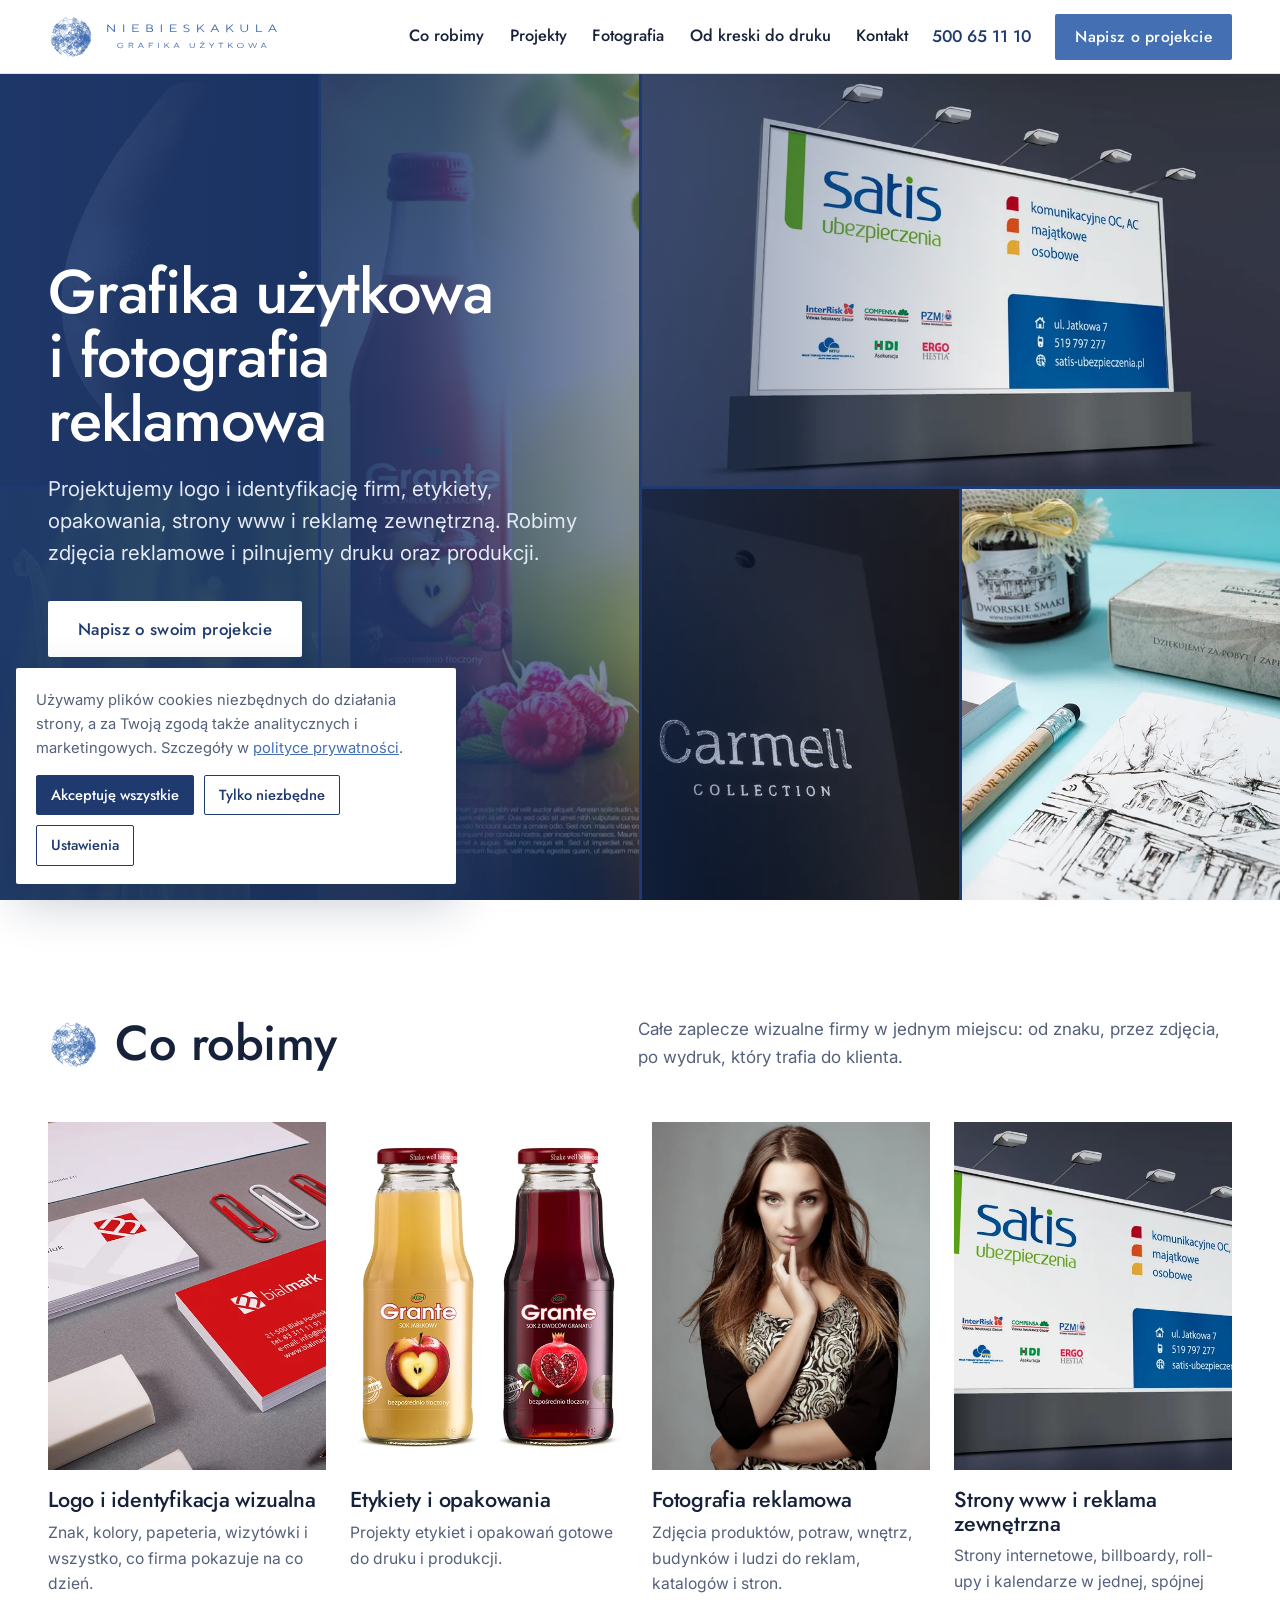
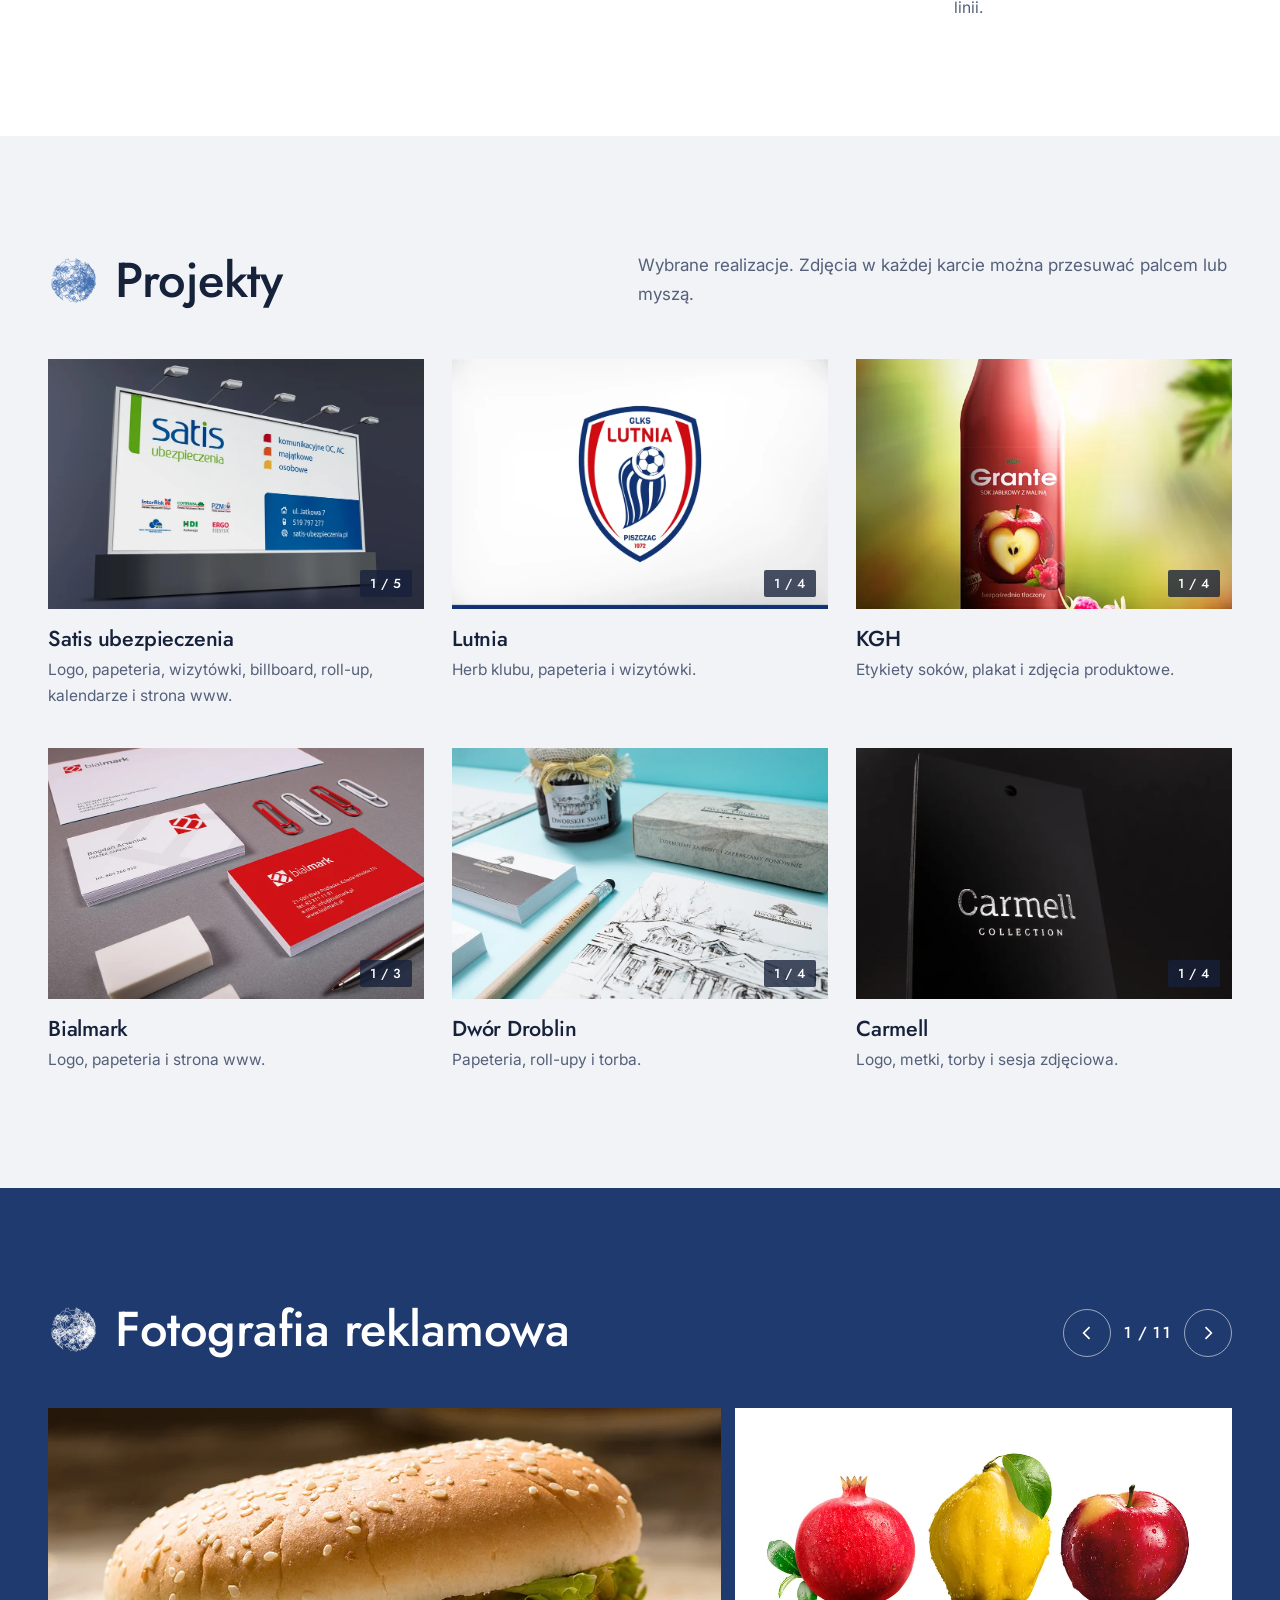
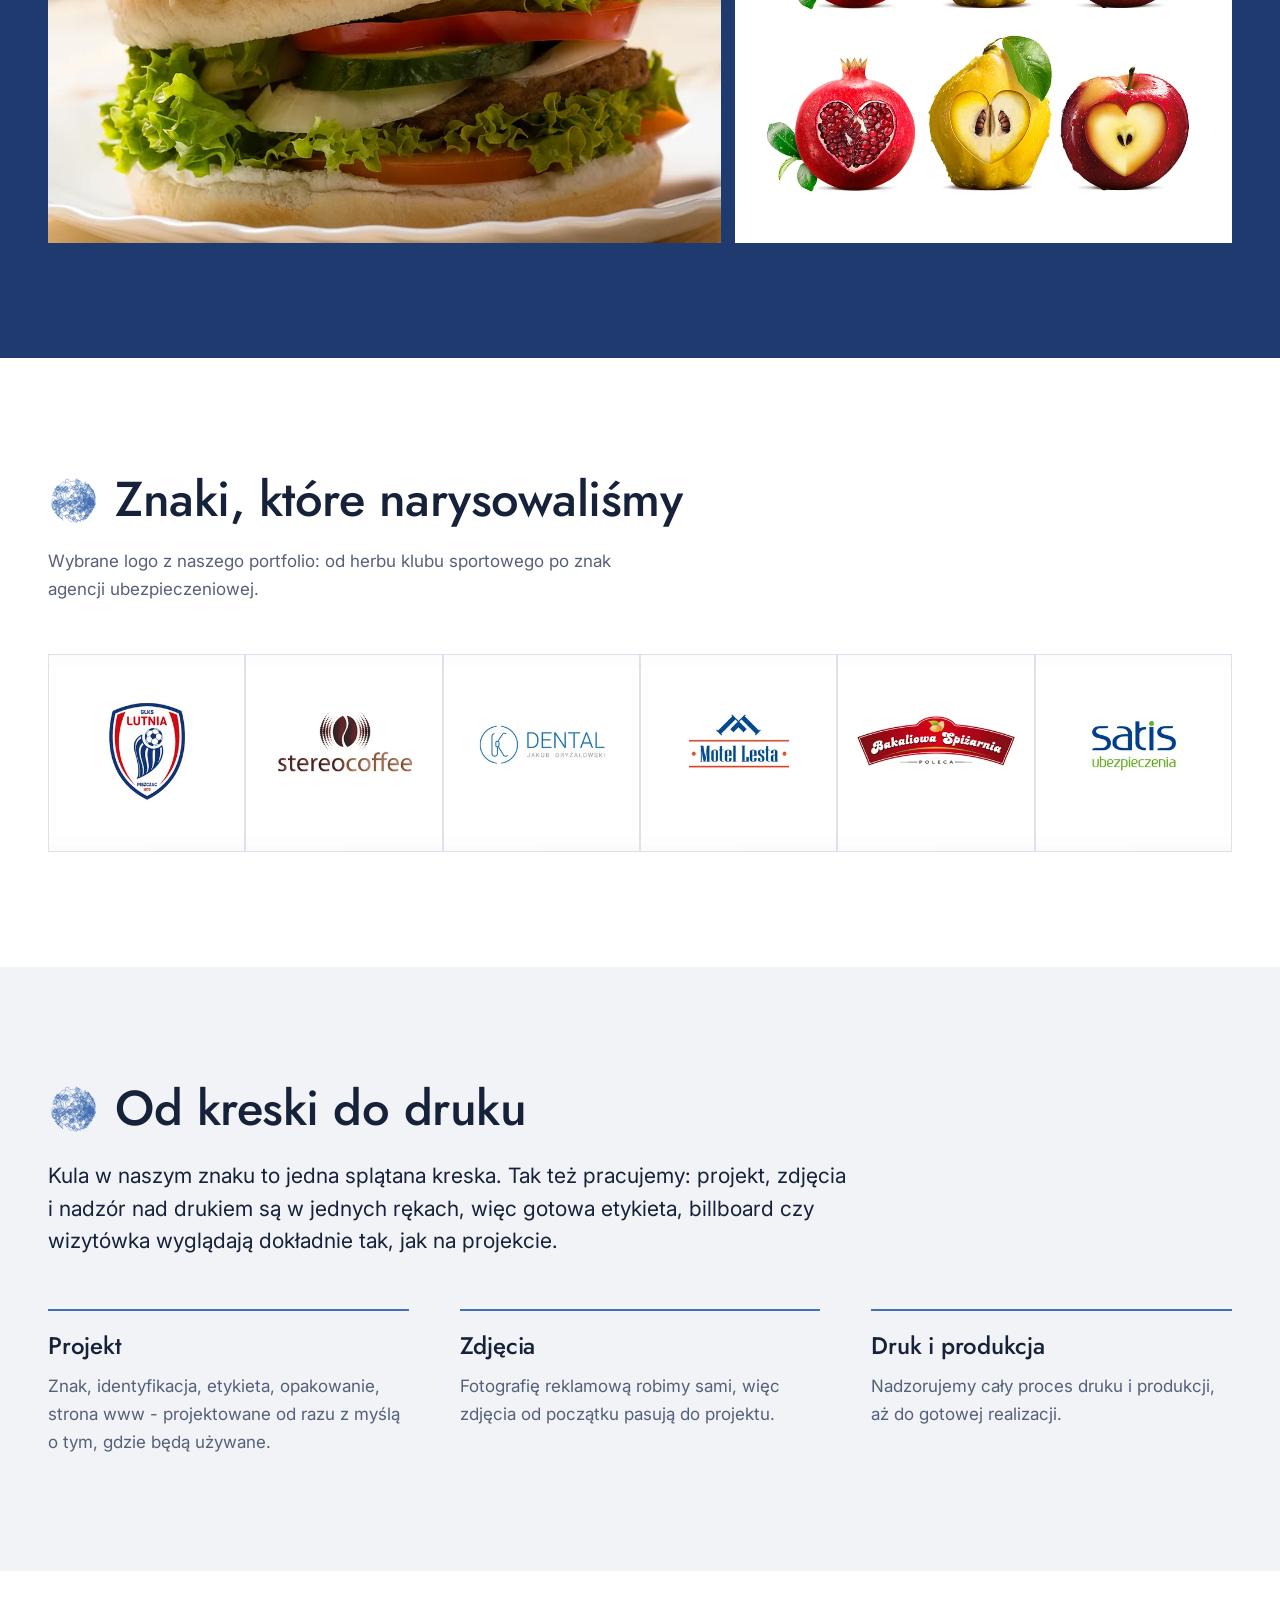
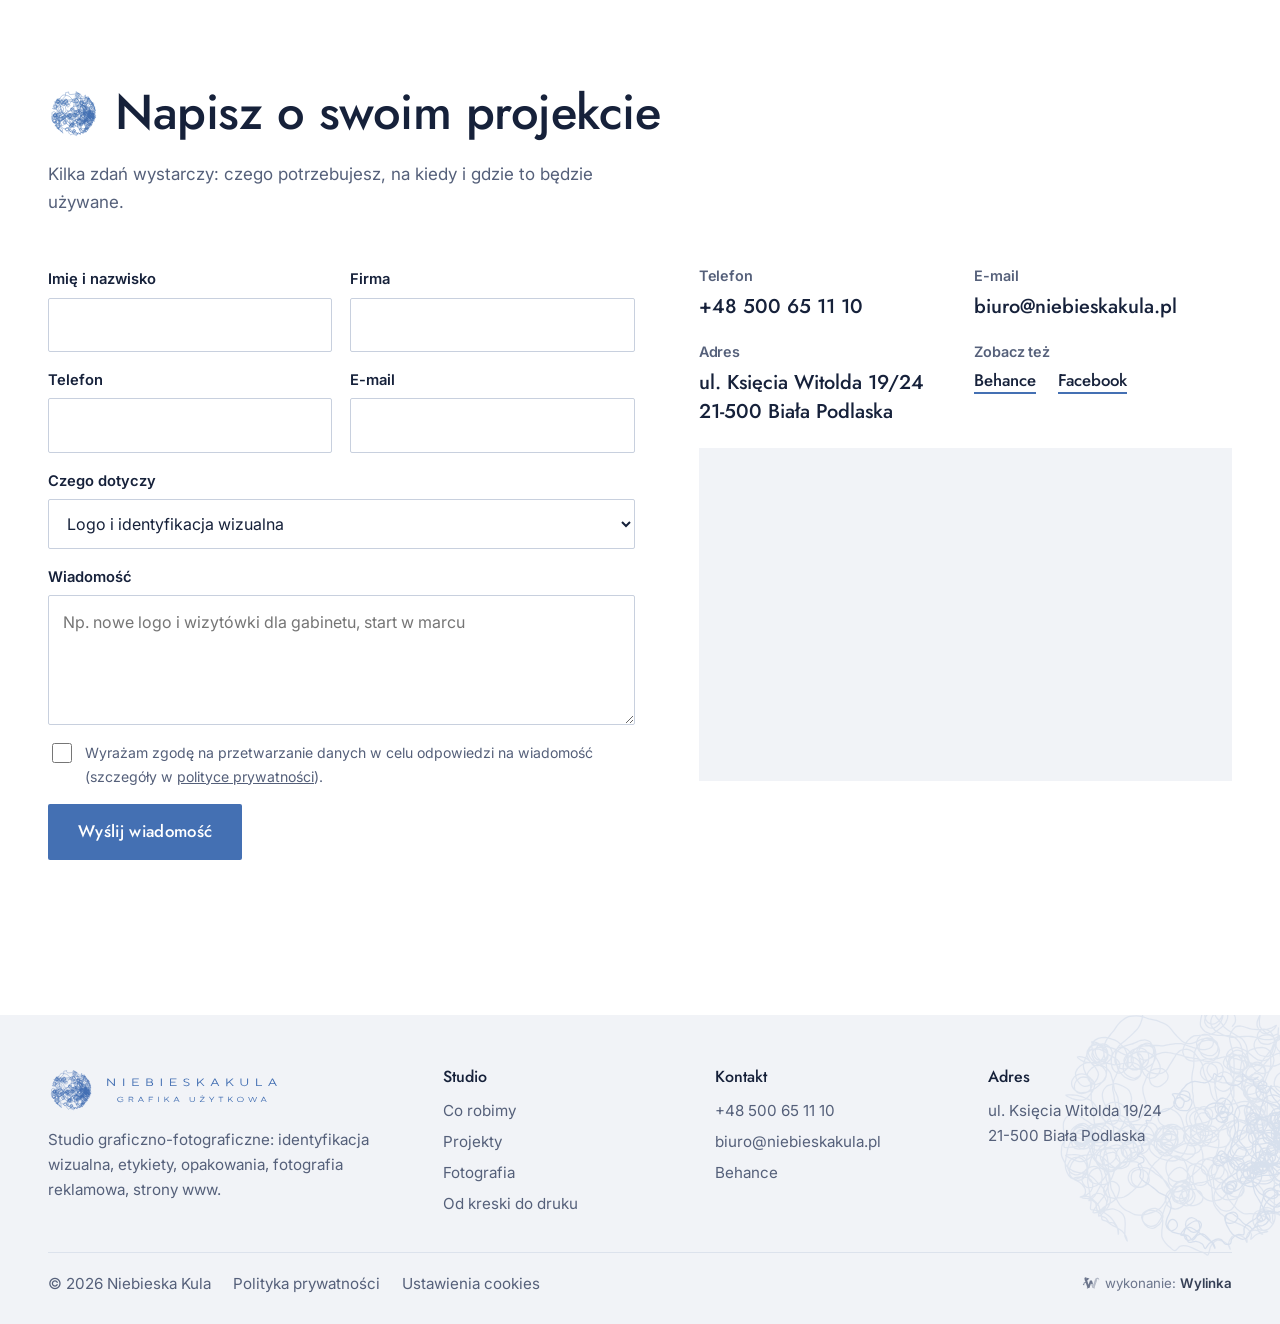
==== commit 96f0ca19: "Poprawki po testach: mozaika, logo, baner cookies na telefonie" ====
--- a/index.html
+++ b/index.html
@@ -19,7 +19,7 @@
 </defs></svg>
 <header class="hdr">
   <div class="wrap">
-    <a class="logo" href="#top" aria-label="Niebieska Kula - grafika użytkowa"><img src="img/kula-s.svg" alt="" width="46" height="46"><svg viewBox="0 7.5 229.6 35" role="img" aria-label="Niebieska Kula, grafika użytkowa"><use href="#wm"/></svg></a>
+    <a class="logo" href="#top" aria-label="Niebieska Kula - grafika użytkowa"><img src="img/kula-s.svg" alt="" width="46" height="46"><svg viewBox="0 0 229.6 35" role="img" aria-label="Niebieska Kula, grafika użytkowa"><use href="#wm"/></svg></a>
     <nav class="nav" id="nav" aria-label="Menu główne">
       <a href="#co-robimy">Co robimy<svg aria-hidden="true"><use href="#fala"/></svg></a>
       <a href="#projekty">Projekty<svg aria-hidden="true"><use href="#fala"/></svg></a>
@@ -38,11 +38,11 @@
 <main id="top">
 <section class="hero" aria-label="Wstęp">
   <div class="hero-media" aria-hidden="true">
-    <figure class="t1"><img src="img/carmell-metka.webp" alt="" width="1000" height="647" fetchpriority="high"></figure>
-    <figure class="t2"><img src="img/jarch-2.webp" alt="" width="1000" height="647"></figure>
+    <figure class="t1"><img src="img/sesja-1.webp" alt="" width="1000" height="667"></figure>
+    <figure class="t2"><img src="img/foto-3.webp" alt="" width="1000" height="647"></figure>
     <figure class="t3"><img src="img/kgh-plakat.webp" alt="" width="600" height="849" fetchpriority="high"></figure>
-    <figure class="t4"><img src="img/lutnia-6.webp" alt="" width="1000" height="647" fetchpriority="high"></figure>
-    <figure class="t5"><img src="img/foto-3.webp" alt="" width="1000" height="647"></figure>
+    <figure class="t4"><img src="img/satis-billboard.webp" alt="" width="1000" height="647" fetchpriority="high"></figure>
+    <figure class="t5"><img src="img/carmell-metka.webp" alt="" width="1000" height="647" fetchpriority="high"></figure>
     <figure class="t6"><img src="img/droblin-1.webp" alt="" width="1000" height="647"></figure>
   </div>
   <div class="wrap hero-in">
@@ -172,7 +172,7 @@
   <img class="bigball" src="img/kula.svg" alt="" width="300" height="300" loading="lazy">
   <div class="wrap">
     <div class="cols">
-      <div><a class="logo" href="#top" aria-label="Niebieska Kula"><img src="img/kula-s.svg" alt="" width="46" height="46"><svg viewBox="0 7.5 229.6 35" role="img" aria-label="Niebieska Kula, grafika użytkowa"><use href="#wm"/></svg></a><p style="margin-top:14px;max-width:36ch">Studio graficzno-fotograficzne: identyfikacja wizualna, etykiety, opakowania, fotografia reklamowa, strony www.</p></div>
+      <div><a class="logo" href="#top" aria-label="Niebieska Kula"><img src="img/kula-s.svg" alt="" width="46" height="46"><svg viewBox="0 0 229.6 35" role="img" aria-label="Niebieska Kula, grafika użytkowa"><use href="#wm"/></svg></a><p style="margin-top:14px;max-width:36ch">Studio graficzno-fotograficzne: identyfikacja wizualna, etykiety, opakowania, fotografia reklamowa, strony www.</p></div>
       <div><h4>Studio</h4><ul><li><a href="#co-robimy">Co robimy</a></li><li><a href="#projekty">Projekty</a></li><li><a href="#fotografia">Fotografia</a></li><li><a href="#jak">Od kreski do druku</a></li></ul></div>
       <div><h4>Kontakt</h4><ul><li><a href="tel:+48500651110">+48 500 65 11 10</a></li><li><a href="mailto:biuro@niebieskakula.pl">biuro@niebieskakula.pl</a></li><li><a href="https://www.behance.net/niebieskakula" target="_blank" rel="noopener">Behance</a></li></ul></div>
       <div><h4>Adres</h4><p>ul. Księcia Witolda 19/24<br>21-500 Biała Podlaska</p></div>
--- a/style.css
+++ b/style.css
@@ -214,10 +214,10 @@
   .hero{justify-content:flex-start}
   .hero::after{display:none}
   .hero-media{position:relative;inset:auto;flex:1 1 0;min-height:min(62vw,32svh);align-self:stretch;width:100%;grid-template-columns:repeat(2,minmax(0,1fr));grid-template-rows:repeat(2,minmax(0,1fr))}
-  .hero-media .t1{grid-column:1;grid-row:1}
+  .hero-media .t5{grid-column:1;grid-row:1}
   .hero-media .t3{grid-column:2;grid-row:1/3}
   .hero-media .t4{grid-column:1;grid-row:2}
-  .hero-media .t2,.hero-media .t5,.hero-media .t6{display:none}
+  .hero-media .t1,.hero-media .t2,.hero-media .t6{display:none}
   .hero-media::after{content:"";position:absolute;inset:0;background:linear-gradient(0deg,var(--navy) 0%,rgba(31,58,110,.5) 16%,rgba(31,58,110,0) 40%)}
   .hero-in{flex:0 0 auto;padding-block:0 30px;margin-top:-22px}
   .hero h1{font-size:clamp(2rem,1.2rem + 3.6vw,2.6rem);max-width:none}
@@ -240,5 +240,7 @@
   .mob a + a{background:var(--blue)}
   .mob svg{width:18px;height:18px}
   .ftr{padding-bottom:84px}
+  .ck{left:8px;bottom:8px;width:calc(100% - 16px);padding:14px 14px 12px;font-size:.84rem}
+  .ck .bt{gap:8px}.ck .bt button{flex:1 1 auto;padding:11px 10px}
 }
 @media (prefers-reduced-motion:reduce){html{scroll-behavior:auto}.area .ph img{transition:none}}
